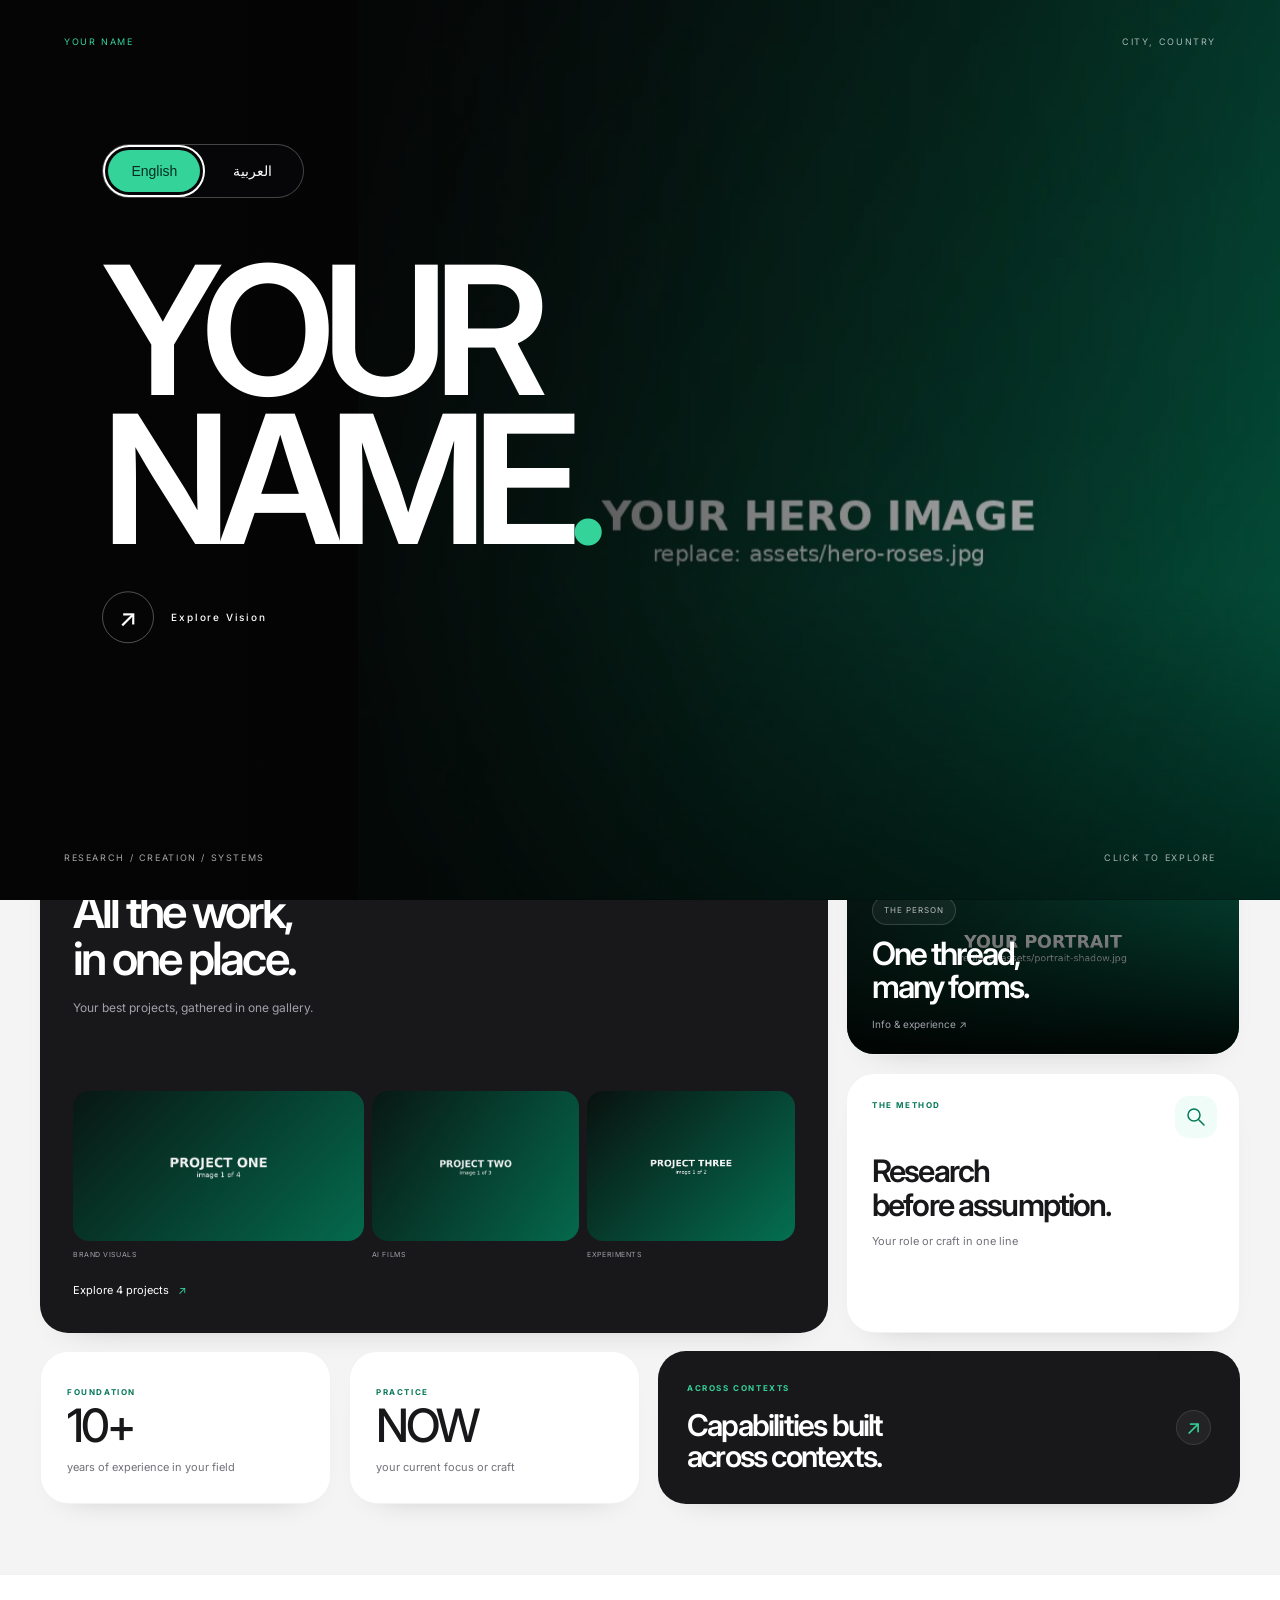
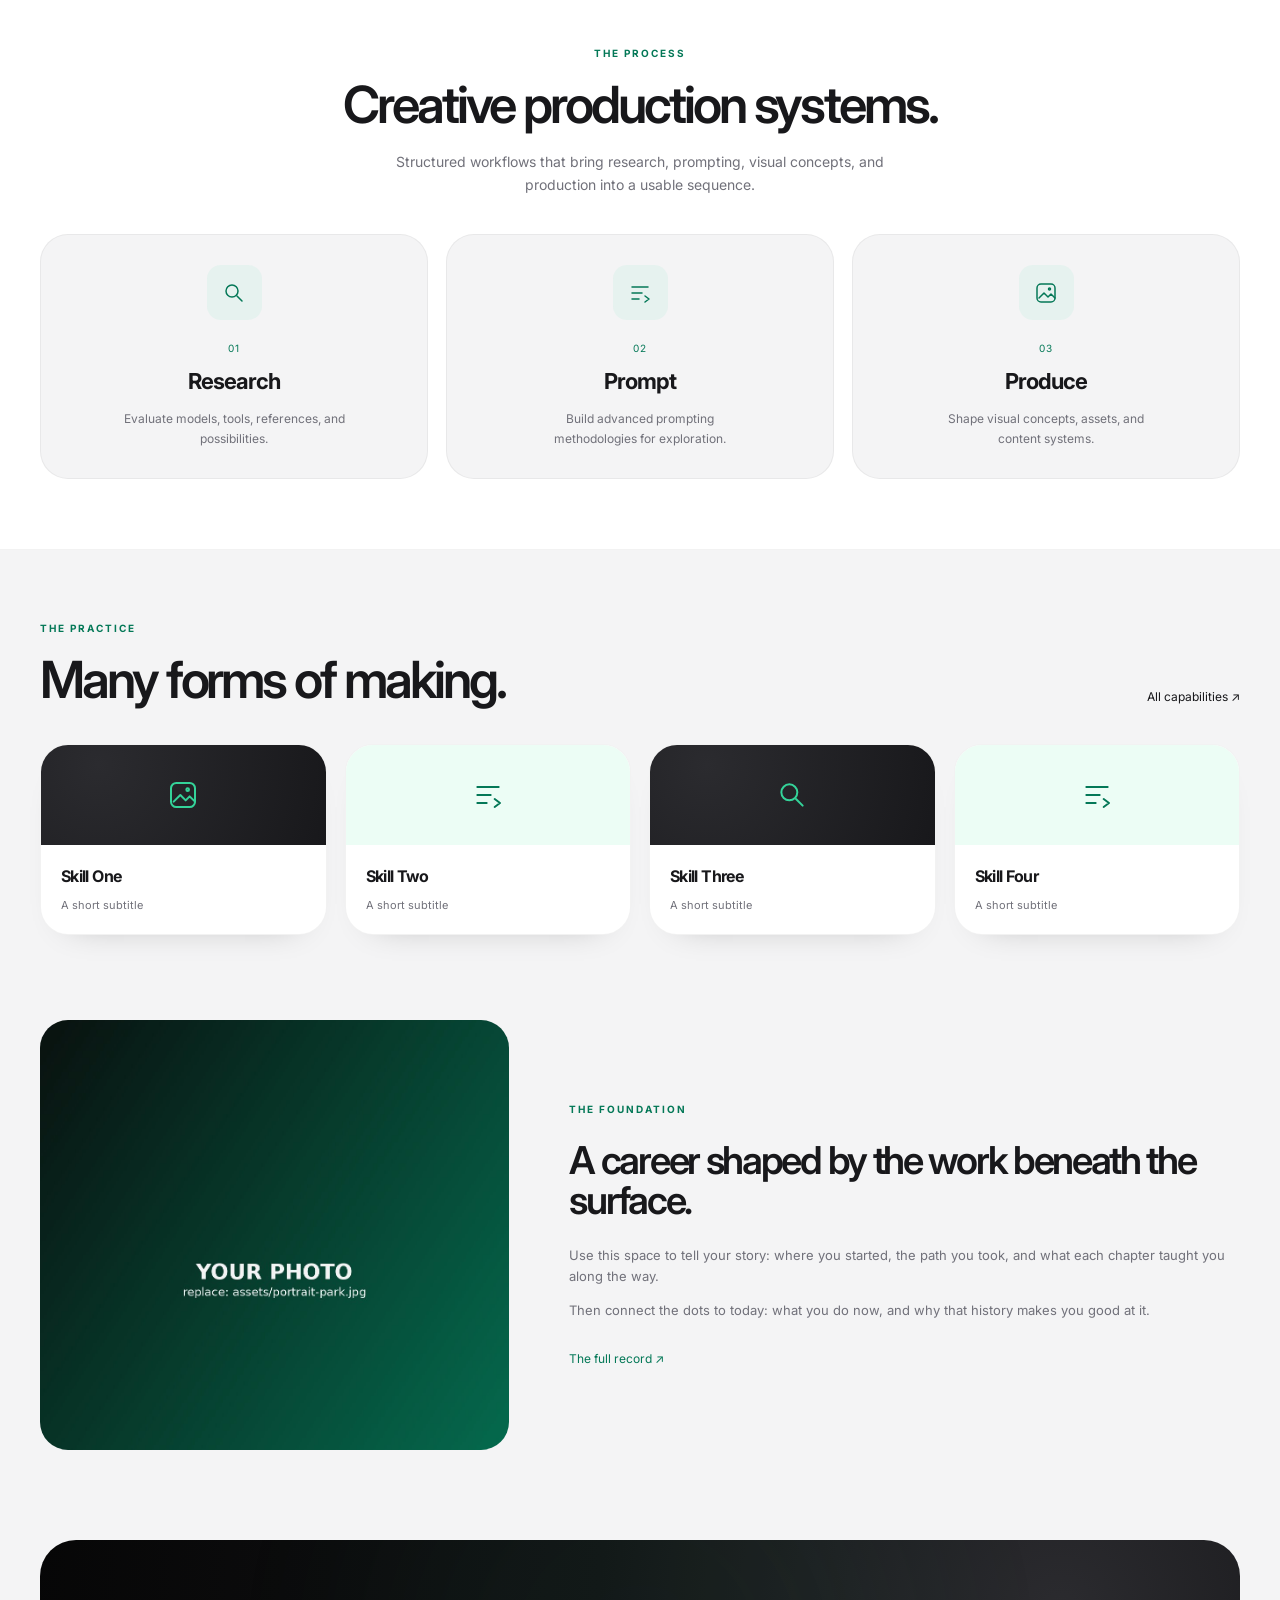
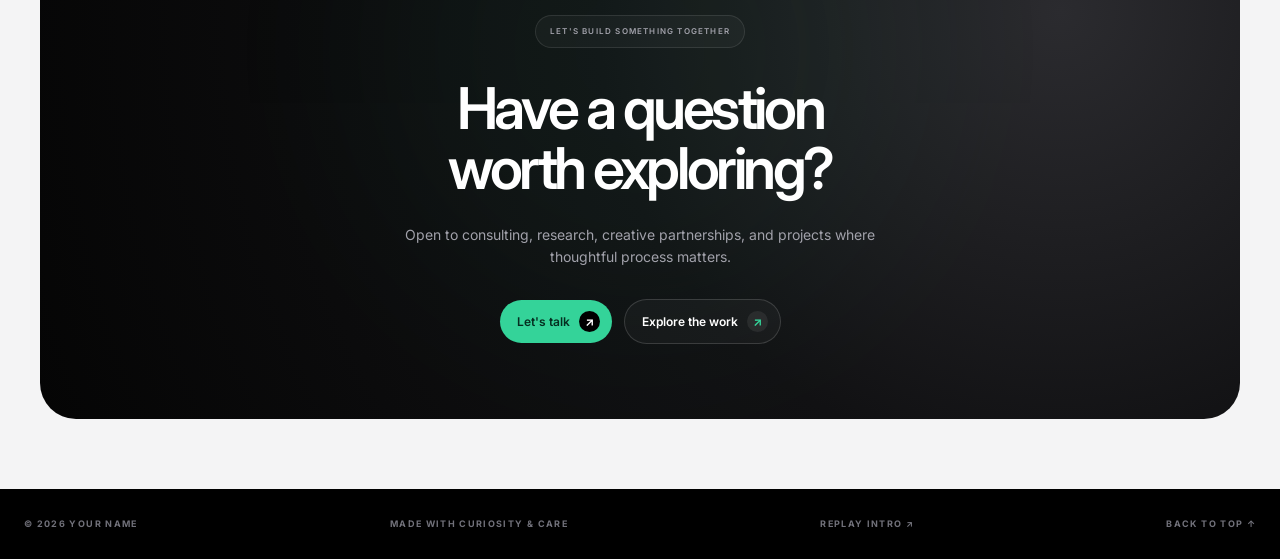
==== index.html @ d3fe8794 "Portfolio template: bilingual EN/AR static portfolio site" ====
<!DOCTYPE html>
<html lang="en"><head><meta charset="utf-8"/><meta content="width=device-width,initial-scale=1" name="viewport"/><meta content="Portfolio of Your Name — your role or craft, based in Your City." name="description"/><meta content="index, follow" name="robots"/><meta content="#000000" name="theme-color"/>
<!-- PERSONALIZE: replace every "your-username.github.io/portfolio-template" URL with your own GitHub Pages address -->
<link href="https://your-username.github.io/portfolio-template/" rel="canonical"/><meta content="https://your-username.github.io/portfolio-template/" property="og:url"/><meta content="https://your-username.github.io/portfolio-template/assets/og-image.jpg" property="og:image"/><link href="assets/favicon.png" rel="icon" type="image/png"/><meta content="website" property="og:type"/><meta content="Your Name — Portfolio" property="og:title"/><meta content="A short description of you and your work, shown in search results and link previews." property="og:description"/><meta content="summary" name="twitter:card"/><title>Your Name — Portfolio</title><link href="https://fonts.googleapis.com" rel="preconnect"/><link crossorigin="" href="https://fonts.gstatic.com" rel="preconnect"/><link href="https://fonts.googleapis.com/css2?family=Inter:wght@300;400;500;600;700&amp;display=swap" rel="stylesheet"/><link href="styles.css" rel="stylesheet"/>
<!-- PERSONALIZE: the structured data below — your name, email, city, role, and skills -->
<script type="application/ld+json">{"@context":"https://schema.org","@type":"Person","name":"Your Name","email":"mailto:you@example.com","address":{"@type":"PostalAddress","addressLocality":"Your City","addressCountry":"CC"},"jobTitle":"Your Role or Craft","knowsAbout":["Skill One","Skill Two","Skill Three"]}</script><link href="language.css" rel="stylesheet"/><link href="index.html" hreflang="en" rel="alternate"/><link href="index-ar.html" hreflang="ar" rel="alternate"/></head><body><a class="skip" href="#main">Skip to content</a><div class="grain"></div><header><nav><a class="logo" href="index.html">YN<span>·</span></a><div class="links"><a href="work.html">Work</a><a href="info.html">Info</a></div>
<!-- PERSONALIZE: your four social profile URLs -->
<div class="social-mini"><a aria-label="Facebook" href="#" rel="noopener noreferrer" target="_blank"><svg aria-hidden="true" focusable="false" viewbox="0 0 24 24"><path d="M14 21v-8h3l.5-4H14V7c0-1.1.3-2 2-2h2V1.4A26 26 0 0 0 15 1c-3 0-5 1.8-5 5v3H7v4h3v8z"></path></svg></a><a aria-label="Instagram" href="#" rel="noopener noreferrer" target="_blank"><svg aria-hidden="true" focusable="false" viewbox="0 0 24 24"><rect fill="none" height="18" rx="5" stroke="currentColor" stroke-width="2" width="18" x="3" y="3"></rect><circle cx="12" cy="12" fill="none" r="4" stroke="currentColor" stroke-width="2"></circle><circle cx="17.5" cy="6.5" r="1.2"></circle></svg></a><a aria-label="X" href="#" rel="noopener noreferrer" target="_blank"><svg aria-hidden="true" focusable="false" viewbox="0 0 24 24"><path d="M18.9 2H22l-6.8 7.8L23.2 22h-6.3L12 14.6 5.5 22H2.3l7.8-9L2 2h6.5l4.4 6.7L18.9 2zm-1.1 18h1.7L7.5 4H5.7z"></path></svg></a><a aria-label="TikTok" href="#" rel="noopener noreferrer" target="_blank"><svg aria-hidden="true" focusable="false" viewbox="0 0 24 24"><path d="M15 2h3c.3 2.4 1.6 3.9 4 4.2v3a8 8 0 0 1-4-1.2v7.6a6.4 6.4 0 1 1-5.5-6.3v3.2a3.2 3.2 0 1 0 2.5 3.1z"></path></svg></a></div><a aria-label="التبديل إلى العربية" class="language-link" dir="rtl" href="index-ar.html" lang="ar">العربية</a><a class="pill light" href="info.html#contact">Let’s talk <b>↗</b></a><button aria-expanded="false" aria-label="Open navigation" class="menu">☰</button></nav><div class="mobile-links"><a href="index.html">Home</a><a href="work.html">Work</a><a href="info.html">Info &amp; contact</a><a href="index-ar.html" lang="ar">العربية</a></div></header>
<!-- PERSONALIZE: the entry screen shows your name in two lines — keep the two spans short so the layout holds -->
<dialog aria-label="Enter Your Name portfolio" class="entry-screen" dir="ltr" lang="en"><img alt="" class="entry-image" fetchpriority="high" src="assets/hero-roses.jpg"/><div class="entry-shade"></div><div class="entry-top"><span>YOUR NAME</span><span>CITY, COUNTRY</span></div><button aria-label="Explore Vision" class="entry-button" type="button"><span class="entry-name"><span>YOUR</span><span>NAME<span class="entry-dot">.</span></span></span><span class="entry-action"><span aria-hidden="true" class="entry-circle">↗</span><span>Explore Vision</span></span></button><div class="entry-bottom"><span>RESEARCH / CREATION / SYSTEMS</span><span>CLICK TO EXPLORE</span></div><div aria-label="اختر اللغة / Choose language" class="entry-language" dir="ltr" role="group"><button aria-pressed="true" data-language="en" lang="en" type="button">English</button><button aria-pressed="false" data-language="ar" lang="ar" type="button">العربية</button></div></dialog><main class="home-page" id="main"><section class="home-hero dark-zone" id="top"><div class="home-glow"></div><div class="home-sticker sticker-left"><span class="sticker-icon"><svg aria-hidden="true" viewbox="0 0 24 24"><circle cx="10" cy="10" r="6"></circle><path d="m15 15 5 5"></path></svg></span><span>Visual<br/><b>research</b></span></div><div class="home-sticker sticker-right"><span class="sticker-icon"><svg aria-hidden="true" viewbox="0 0 24 24"><path d="M4 6h16M4 12h10M4 18h7m6-3 4 3-4 3"></path></svg></span><span>Creative<br/><b>systems</b></span></div><div class="home-hero-copy"><p class="home-eyebrow"><span></span>YOUR NAME / CITY, COUNTRY</p><h1>Where experience<br/>becomes a <i>system.</i></h1><p class="home-description">A short introduction about you: what you do, what you care about, and the kind of work you make. Two or three sentences are enough.</p><div class="home-actions"><a class="pill accent" href="work.html">See the work <b>↗</b></a><a class="pill home-secondary" href="info.html">Info &amp; contact <b>↗</b></a></div></div><p class="home-scroll">A CLOSER LOOK <span>↓</span></p></section>
<section aria-label="Portfolio at a glance" class="home-collection light-zone"><div class="home-bento"><a class="home-tile home-feature" href="work.html"><div class="home-tile-top"><span class="home-chip">SELECTED WORK</span><span aria-hidden="true" class="tile-arrow">↗</span></div><h2>All the work,<br/>in one place.</h2><p>Your best projects, gathered in one gallery.</p><div class="home-preview"><img alt="Project One preview" loading="lazy" src="assets/work/project-one/01.jpg"/><img alt="Project Two preview" loading="lazy" src="assets/work/project-two/01.jpg"/><img alt="Project Three preview" loading="lazy" src="assets/work/project-three/01.jpg"/><span>BRAND VISUALS</span><span>AI FILMS</span><span>EXPERIMENTS</span></div><span class="home-tile-link">Explore 4 projects <span aria-hidden="true">↗</span></span></a><a class="home-tile home-portrait" href="info.html"><img alt="Your portrait" loading="lazy" src="assets/portrait-shadow.jpg"/><div><span class="home-chip">THE PERSON</span><h2>One thread,<br/>many forms.</h2><span class="home-tile-link">Info &amp; experience ↗</span></div></a><div class="home-tile home-method"><span class="sticker-icon"><svg aria-hidden="true" viewbox="0 0 24 24"><circle cx="10" cy="10" r="6"></circle><path d="m15 15 5 5"></path></svg></span><p class="label dark">THE METHOD</p><h2>Research<br/>before assumption.</h2><p>Your role or craft in one line</p></div></div><div class="home-mini-grid"><div class="home-tile home-mini"><span class="label dark">FOUNDATION</span><strong>10+</strong><p>years of experience in your field</p></div><div class="home-tile home-mini"><span class="label dark">PRACTICE</span><strong>NOW</strong><p>your current focus or craft</p></div><a class="home-tile home-link-tile" href="info.html#expertise"><div><p class="label">ACROSS CONTEXTS</p><h2>Capabilities built<br/>across contexts.</h2></div><span aria-hidden="true" class="tile-arrow">↗</span></a></div></section>
<section class="home-process light-zone" id="method"><div class="home-section-heading"><p class="label dark">THE PROCESS</p><h2>Creative production systems.</h2><p>Structured workflows that bring research, prompting, visual concepts, and production into a usable sequence.</p></div><div class="home-process-grid"><article class="home-tile"><span class="sticker-icon"><svg aria-hidden="true" viewbox="0 0 24 24"><circle cx="10" cy="10" r="6"></circle><path d="m15 15 5 5"></path></svg></span><span class="process-number">01</span><h3>Research</h3><p>Evaluate models, tools, references, and possibilities.</p></article><article class="home-tile"><span class="sticker-icon"><svg aria-hidden="true" viewbox="0 0 24 24"><path d="M4 6h16M4 12h10M4 18h7m6-3 4 3-4 3"></path></svg></span><span class="process-number">02</span><h3>Prompt</h3><p>Build advanced prompting methodologies for exploration.</p></article><article class="home-tile"><span class="sticker-icon"><svg aria-hidden="true" viewbox="0 0 24 24"><rect height="18" rx="4" width="18" x="3" y="3"></rect><path d="m5 17 5-5 4 4 3-3 4 4"></path><circle cx="15.5" cy="8" r="1"></circle></svg></span><span class="process-number">03</span><h3>Produce</h3><p>Shape visual concepts, assets, and content systems.</p></article></div></section>
<section class="home-practice light-zone"><div class="home-section-heading practice-heading"><div><p class="label dark">THE PRACTICE</p><h2>Many forms of making.</h2></div><a href="info.html#expertise">All capabilities ↗</a></div><div class="practice-grid"><a class="home-tile practice-card" href="info.html#expertise"><div><svg aria-hidden="true" viewbox="0 0 24 24"><rect height="18" rx="4" width="18" x="3" y="3"></rect><path d="m5 17 5-5 4 4 3-3 4 4"></path><circle cx="15.5" cy="8" r="1"></circle></svg></div><h3>Skill One</h3><p>A short subtitle</p></a><a class="home-tile practice-card" href="info.html#expertise"><div><svg aria-hidden="true" viewbox="0 0 24 24"><path d="M4 6h16M4 12h10M4 18h7m6-3 4 3-4 3"></path></svg></div><h3>Skill Two</h3><p>A short subtitle</p></a><a class="home-tile practice-card" href="info.html#expertise"><div><svg aria-hidden="true" viewbox="0 0 24 24"><circle cx="10" cy="10" r="6"></circle><path d="m15 15 5 5"></path></svg></div><h3>Skill Three</h3><p>A short subtitle</p></a><a class="home-tile practice-card" href="info.html#expertise"><div><svg aria-hidden="true" viewbox="0 0 24 24"><path d="M4 6h16M4 12h10M4 18h7m6-3 4 3-4 3"></path></svg></div><h3>Skill Four</h3><p>A short subtitle</p></a></div></section>
<section class="home-identity light-zone"><div class="home-identity-image"><img alt="Your photo" loading="lazy" src="assets/portrait-park.jpg"/></div><div><p class="label dark">THE FOUNDATION</p><h2>A career shaped by the work beneath the surface.</h2><p>Use this space to tell your story: where you started, the path you took, and what each chapter taught you along the way.</p><p>Then connect the dots to today: what you do now, and why that history makes you good at it.</p><a class="home-text-link" href="info.html">The full record ↗</a></div></section>
<section class="home-contact-wrap light-zone"><div class="home-contact dark-zone"><div class="home-glow"></div><p class="home-eyebrow">LET'S BUILD SOMETHING TOGETHER</p><h2>Have a question<br/>worth exploring?</h2><p>Open to consulting, research, creative partnerships, and projects where thoughtful process matters.</p><div class="home-actions"><a class="pill accent" href="info.html#contact">Let's talk <b>↗</b></a><a class="pill home-secondary" href="work.html">Explore the work <b>↗</b></a></div></div></section></main><footer><span>© <span id="year"></span> YOUR NAME</span><span>MADE WITH CURIOSITY &amp; CARE</span><button class="replay-intro" type="button">REPLAY INTRO ↗</button><a href="#top">BACK TO TOP ↑</a></footer><script src="script.js"></script><script src="entry.js"></script></body></html>
---- styles.css ----
:root{--black:#000;--dark:#18181b;--light:#f4f4f5;--white:#fff;--sub:#a1a1aa;--muted:#71717a;--accent:#34d399;--border:rgba(255,255,255,.1);--font:Inter,Arial,sans-serif}*{box-sizing:border-box}html{scroll-behavior:smooth}body{margin:0;background:var(--black);font:400 15px/1.6 var(--font);color:var(--white)}a{color:inherit;text-decoration:none}.skip{position:fixed;top:-60px;left:16px;z-index:99;padding:10px;background:var(--accent);color:#000}.skip:focus{top:12px}.grain{position:fixed;inset:0;z-index:60;pointer-events:none;opacity:.15;background-image:url("data:image/svg+xml,%3Csvg viewBox='0 0 180 180' xmlns='http://www.w3.org/2000/svg'%3E%3Cfilter id='n'%3E%3CfeTurbulence type='fractalNoise' baseFrequency='.9' numOctaves='4' stitchTiles='stitch'/%3E%3C/filter%3E%3Crect width='100%25' height='100%25' filter='url(%23n)' opacity='.75'/%3E%3C/svg%3E");animation:grain .25s steps(2) infinite}@keyframes grain{50%{transform:translate(1%,1%)}}header{position:fixed;z-index:50;top:20px;left:50%;width:min(1200px,calc(100% - 32px));transform:translateX(-50%)}nav{height:62px;padding:0 10px 0 19px;border:1px solid var(--border);border-radius:999px;background:rgba(10,10,12,.6);backdrop-filter:blur(20px);display:flex;align-items:center;gap:25px;box-shadow:0 10px 40px #0004}.logo{font-size:21px;font-weight:700;letter-spacing:-.1em;margin-right:auto}.logo span{color:var(--accent)}.links{display:flex;gap:26px;font-size:12px;color:var(--sub)}.social-mini{display:flex;gap:9px}.social-mini a{width:23px;height:23px;border:1px solid var(--border);border-radius:50%;font-size:9px;display:grid;place-items:center}.pill{border-radius:999px;padding:11px 12px 11px 17px;display:inline-flex;align-items:center;gap:9px;font-size:12px;font-weight:600;transition:.3s cubic-bezier(.16,1,.3,1)}.pill b{width:21px;height:21px;border-radius:50%;display:grid;place-items:center;background:#000;color:#fff}.pill:hover{transform:scale(1.05)}.light{background:#fff;color:#000}.accent{background:var(--accent);color:#052e20}.glass{background:rgba(255,255,255,.05);border:1px solid var(--border);backdrop-filter:blur(12px);box-shadow:0 20px 50px #0005}.menu,.mobile-links{display:none}.hero{min-height:92vh;max-width:1600px;margin:16px auto;padding:126px clamp(24px,6vw,92px) 55px;border-radius:40px;position:relative;overflow:hidden;background:radial-gradient(circle at 70% 30%,#333 0,#0d0d0e 38%,#000 76%)}.hero-img{position:absolute;inset:0 0 0 auto;width:56%;height:100%;object-fit:cover;object-position:50% 27%;opacity:.82}.hero-shade{position:absolute;inset:0;background:linear-gradient(90deg,#070708 4%,rgba(7,7,8,.85) 38%,rgba(7,7,8,.1) 78%),linear-gradient(0deg,#070708 0%,transparent 45%)}.label{position:relative;margin:0 0 23px;font-size:10px;font-weight:700;letter-spacing:.2em;color:var(--accent)}.label.dark{color:#047857}.hero-copy{position:relative;max-width:720px;margin-top:18vh}.hero h1,h2{font-weight:600;letter-spacing:-.06em;line-height:1.05;margin:0}.hero h1{font-size:clamp(56px,7.7vw,124px)}.hero h1 i{font-style:normal;color:var(--accent)}.hero-copy>p{max-width:450px;margin:30px 0;color:var(--sub);font-size:16px}.hero-actions{display:flex;gap:10px}.hero-data{position:absolute;right:4%;bottom:42px;width:260px;border-radius:24px;padding:18px}.hero-data .status{font-size:9px;letter-spacing:.16em;color:var(--accent)}.hero-data div{padding-top:17px;margin-top:14px;border-top:1px solid var(--border);display:flex;justify-content:space-between;align-items:end}.hero-data strong{font-size:30px;letter-spacing:-.07em}.hero-data small{width:115px;color:var(--sub);font-size:10px;line-height:1.3}.ghost{position:absolute;right:29%;bottom:-15%;margin:0;font-size:clamp(140px,22vw,360px);font-weight:700;line-height:1;letter-spacing:-.11em;color:#ffffff08;pointer-events:none}.chapter{padding:160px max(32px,calc((100vw - 1400px)/2));position:relative}.light-zone{background:var(--light);color:#18181b}.dark-zone{background:radial-gradient(circle at 85% 15%,#2b2b2f 0,#111113 42%,#050505 100%)}h2{font-size:clamp(46px,6vw,88px)}.intro{display:grid;grid-template-columns:1.05fr .8fr;gap:9vw;overflow:hidden}.copy{font-size:18px;color:#52525b;padding-top:18px}.photo{margin:80px 0 0;grid-column:1;border-radius:32px;overflow:hidden;height:530px}.photo img,.timeline-photo img,.ai-pic img,.poster>img,.project-card img,.contact>img{width:100%;height:100%;display:block;object-fit:cover}.photo-park img{object-position:center 40%}.snapshot{align-self:end;margin:80px 0 0 -6vw;min-width:360px;padding:30px;border-radius:24px;background:#18181b;color:#fff;z-index:1}.glass-dark{box-shadow:0 25px 70px #0003}.snapshot p{display:grid;grid-template-columns:100px 1fr;padding:15px 0;margin:0;border-top:1px solid #ffffff16;font-size:13px}.snapshot b{color:var(--accent);font-size:10px;letter-spacing:.14em}.journey{overflow:hidden}.section-head{max-width:640px}.section-head>p:last-child{color:var(--sub);max-width:430px;margin-top:25px}.timeline{position:relative;margin-top:80px;max-width:920px}.timeline:before{content:"";position:absolute;left:90px;top:0;bottom:0;width:1px;background:linear-gradient(var(--accent),transparent)}.milestone{position:relative;padding:0 0 24px;margin-bottom:24px;border-bottom:1px solid var(--border)}.milestone summary{list-style:none;display:grid;grid-template-columns:150px 1fr 20px;align-items:center;gap:20px;cursor:pointer}.milestone summary::-webkit-details-marker{display:none}.milestone time{font-size:10px;font-weight:700;letter-spacing:.16em;color:var(--accent)}.milestone summary span{font-weight:600}.milestone summary i{font-weight:400;font-style:normal;color:var(--sub)}.milestone summary b{font-size:20px;font-weight:300;transition:.3s}.milestone[open] summary b{transform:rotate(45deg)}.milestone div{padding:19px 35px 0 170px;color:var(--sub);font-size:13px}.milestone em{display:block;margin-top:12px;color:#fff;font-size:10px;font-style:normal;letter-spacing:.08em}.timeline-photo{position:absolute;right:-3vw;top:220px;width:310px;height:420px;border-radius:32px;overflow:hidden;transform:rotate(4deg);box-shadow:0 25px 60px #0009}.transform{display:grid;grid-template-columns:.9fr 1.2fr;gap:7vw}.workflow{display:flex;flex-wrap:wrap;align-content:center;gap:10px}.workflow span,.workflow b{padding:10px 14px;border-radius:999px;background:#fff;border:1px solid #e4e4e7;font-size:12px;font-weight:500}.workflow b{border-color:#6ee7b7;background:#ecfdf5;color:#065f46}.workflow i{font-style:normal;color:#71717a}.portrait-strip{grid-column:1/-1;display:grid;grid-template-columns:1.15fr .85fr .85fr;gap:18px;margin-top:80px}.portrait-strip img{width:100%;height:380px;object-fit:cover;border-radius:32px;filter:saturate(.78)}.portrait-strip img:first-child{object-position:center 20%}.ai{display:grid;grid-template-columns:1fr 1fr;gap:6vw;overflow:hidden}.ai-intro{grid-column:1/-1;max-width:850px}.ai-intro>p:last-child{max-width:600px;color:var(--sub);margin-top:25px}.nodes{display:grid;grid-template-columns:1fr 1fr;gap:12px}.nodes article{border-radius:24px;padding:23px;min-height:180px}.nodes b{color:var(--accent);font-size:11px}.nodes h3{font-size:22px;margin:46px 0 7px;letter-spacing:-.05em}.nodes p{color:var(--sub);font-size:12px}.ai-pic{margin:0;height:420px;border-radius:32px;overflow:hidden}.skills h2{margin-bottom:70px}.skill-grid{display:grid;grid-template-columns:repeat(4,1fr);gap:10px}.skill-grid article{padding:20px;border-radius:24px;background:#fff;min-height:155px;display:flex;flex-direction:column;transition:.3s}.skill-grid article:hover{transform:translateY(-6px);box-shadow:0 16px 35px #0002}.skill-grid span{font-size:10px;color:#047857;letter-spacing:.12em}.skill-grid b{margin-top:auto;font-size:15px;letter-spacing:-.04em}.skill-grid i{height:4px;margin-top:14px;background:linear-gradient(90deg,var(--accent) 78%,#e4e4e7 78%);border-radius:8px}.projects{overflow:hidden}.project-grid{display:grid;grid-template-columns:1.2fr .8fr;gap:18px}.poster,.project-card{min-height:580px;border-radius:32px;overflow:hidden;position:relative}.poster>img{transition:1s}.poster:hover>img{transform:scale(1.05)}.poster .glass{position:absolute;left:22px;right:22px;bottom:22px;padding:24px;border-radius:24px}.poster span,.project-card span{font-size:10px;letter-spacing:.15em;color:var(--accent)}.poster h2{font-size:53px;margin:10px 0}.poster p{margin:0;color:var(--sub);max-width:520px;font-size:13px}.project-card{background:#242426}.project-card>img{height:46%;object-position:center 22%;transition:1s}.project-card:hover>img{transform:scale(1.05)}.project-card>div{padding:27px}.project-card h3{font-size:30px;letter-spacing:-.06em;margin:25px 0 11px}.project-card p{color:var(--sub);font-size:13px}.project-card .pill{margin-top:19px}.experience-grid{margin-top:65px;display:grid;grid-template-columns:repeat(4,1fr);gap:10px}.experience-grid article{min-height:210px;padding:20px;border-radius:24px;background:#fff;display:flex;flex-direction:column}.experience-grid span{font-size:10px;letter-spacing:.12em;color:#047857}.experience-grid b{font-size:15px;letter-spacing:-.03em;margin:auto 0 8px}.experience-grid p{color:#71717a;margin:0;font-size:12px}.toolbox{display:grid;grid-template-columns:.8fr 1.2fr;gap:7vw}.tool-list p{padding:18px 0;margin:0;border-top:1px solid var(--border);font-size:17px}.tool-list span{display:block;margin-bottom:8px;font-size:9px;letter-spacing:.16em;color:var(--accent)}.credentials{grid-column:1/-1;display:grid;grid-template-columns:repeat(3,1fr);gap:15px;margin-top:80px}.credentials div{padding:22px;border:1px solid var(--border);border-radius:24px;background:#ffffff06}.credentials span{display:block;font-size:10px;letter-spacing:.15em;color:var(--accent);margin-bottom:38px}.credentials b{display:block;font-size:16px;letter-spacing:-.04em}.credentials p{font-size:12px;color:var(--sub);margin-bottom:0}.contact{height:760px;max-width:1600px;margin:16px auto;position:relative;overflow:hidden;border-radius:40px}.contact>img{position:absolute;inset:0;object-position:center 22%}.contact-shade{position:absolute;inset:0;background:linear-gradient(90deg,#050505 15%,#000a 55%,transparent)}.contact-card{position:absolute;left:7%;top:50%;transform:translateY(-50%);width:min(590px,84%);padding:38px;border-radius:32px}.contact-card h2{font-size:clamp(38px,5vw,67px)}.contact-card>p:not(.label){color:var(--sub);max-width:430px}.socials{display:flex;flex-wrap:wrap;gap:16px;margin-top:35px}.socials a{color:var(--sub);font-size:12px;transition:.3s}.socials a:hover{color:var(--accent)}footer{padding:28px max(24px,calc((100vw - 1400px)/2));display:flex;justify-content:space-between;color:var(--muted);font-size:9px;font-weight:700;letter-spacing:.15em}.reveal{opacity:0;transform:translateY(20px);transition:opacity .8s cubic-bezier(.16,1,.3,1),transform .8s cubic-bezier(.16,1,.3,1)}.reveal.show{opacity:1;transform:none}@media(max-width:850px){header{top:12px}.links,.social-mini,nav>.pill{display:none}.menu{display:block;background:transparent;border:0;color:#fff;font-size:19px}.mobile-links{display:none;margin-top:8px;padding:15px 22px;border-radius:24px;background:#151517eF;border:1px solid var(--border);backdrop-filter:blur(20px)}.mobile-links.open{display:flex;flex-direction:column;gap:14px;font-size:13px}.hero{min-height:780px;margin:8px;border-radius:28px;padding:105px 24px 32px}.hero-img{width:100%;opacity:.62}.hero-shade{background:linear-gradient(90deg,#070708d9 0%,#07070866 90%),linear-gradient(0deg,#070708 3%,transparent 64%)}.hero-copy{margin-top:16vh}.hero h1{font-size:clamp(48px,13vw,76px)}.hero-data{right:20px;bottom:25px;width:230px}.ghost{right:0}.chapter{padding:92px 24px}.intro,.transform,.ai,.toolbox{grid-template-columns:1fr;gap:45px}.photo{grid-column:auto;margin:0;height:430px}.snapshot{margin:0;min-width:0}.timeline{margin-top:48px}.timeline:before{left:0}.milestone summary{grid-template-columns:1fr 20px;gap:12px}.milestone time{grid-column:1/-1}.milestone div{padding:16px 0 0;font-size:12px}.timeline-photo{display:none}.portrait-strip{grid-template-columns:1fr 1fr;margin-top:30px}.portrait-strip img{height:240px}.portrait-strip img:first-child{grid-column:1/-1}.nodes{grid-template-columns:1fr 1fr}.ai-pic{height:350px}.skill-grid,.experience-grid{grid-template-columns:1fr 1fr}.project-grid{grid-template-columns:1fr}.poster,.project-card{min-height:510px}.tool-list{grid-row:2}.credentials{grid-template-columns:1fr;margin-top:10px}.contact{height:690px;margin:8px;border-radius:28px}.contact>img{object-position:65% 25%}.contact-shade{background:linear-gradient(90deg,#050505ee 0%,#0006 100%)}.contact-card{left:8%;padding:25px}footer{gap:12px;flex-wrap:wrap;padding:25px 24px}}@media(prefers-reduced-motion:reduce){*{scroll-behavior:auto!important;transition:none!important;animation:none!important}.reveal{opacity:1;transform:none}}
/* SELECTED AI WORK */

.ai-work-header {
  max-width: 760px;
}

.ai-work-header > p:last-child {
  max-width: 520px;
  margin-top: 25px;
  color: #52525b;
  font-size: 16px;
}

.ai-work-group {
  margin-top: 100px;
}

.ai-work-group-head {
  display: grid;
  grid-template-columns: 70px 1fr;
  gap: 10px 25px;
  align-items: start;
  margin-bottom: 30px;
  padding-bottom: 20px;
  border-bottom: 1px solid #d4d4d8;
}

.ai-work-group-head span {
  grid-row: span 2;
  font-size: 10px;
  font-weight: 700;
  letter-spacing: .15em;
  color: #047857;
  padding-top: 8px;
}

.ai-work-group-head h3 {
  margin: 0;
  font-size: 30px;
  font-weight: 600;
  letter-spacing: -.05em;
}

.ai-work-group-head p {
  margin: 0;
  max-width: 520px;
  color: #71717a;
  font-size: 13px;
}


/* VIDEO GRID */

.video-grid {
  display: grid;
  grid-template-columns: repeat(2, 1fr);
  gap: 18px;
}

.video-grid video {
  width: 100%;
  aspect-ratio: 16 / 9;
  display: block;
  object-fit: cover;
  border-radius: 24px;
  background: #18181b;
}


/* IMAGE GRIDS */

.ai-image-grid {
  display: grid;
  gap: 16px;
}

.film-grid {
  grid-template-columns: repeat(3, 1fr);
}

.experiments-grid {
  grid-template-columns: repeat(5, 1fr);
}

.ai-image-grid img {
  width: 100%;
  height: 100%;
  display: block;
  object-fit: cover;
  border-radius: 20px;
  transition: transform .4s cubic-bezier(.16, 1, .3, 1);
}

.ai-image-grid img:hover {
  transform: scale(1.03);
}

.film-grid img {
  aspect-ratio: 16 / 10;
}

.experiments-grid img {
  aspect-ratio: 1 / 1;
}


/* MOBILE */

@media (max-width: 850px) {

  .ai-work-group {
    margin-top: 70px;
  }

  .ai-work-group-head {
    grid-template-columns: 1fr;
    gap: 8px;
  }

  .ai-work-group-head span {
    grid-row: auto;
    padding-top: 0;
  }

  .video-grid {
    grid-template-columns: 1fr;
  }

  .film-grid {
    grid-template-columns: 1fr 1fr;
  }

  .experiments-grid {
    grid-template-columns: 1fr 1fr;
  }

}

/* MULTI-PAGE */
.projects .section-head{margin-bottom:70px}
@media(max-width:850px){.projects .section-head{margin-bottom:48px}}

/* MOBILE HERO FIX: keep the data card clear of the intro copy */
@media(max-width:850px){.hero-data{position:static;width:auto;margin-top:36px}}


/* WORK GALLERY: one group per project */
.work-masonry{columns:3 280px;column-gap:16px}
.work-masonry>img,.work-masonry>video{width:100%;height:auto;display:block;margin:0 0 16px;break-inside:avoid;border-radius:20px;background:#18181b}
.work-masonry>img{transition:transform .4s cubic-bezier(.16,1,.3,1)}
.work-masonry>img:hover{transform:scale(1.02)}
@media(max-width:850px){.work-masonry{columns:2 140px;column-gap:10px}.work-masonry>img,.work-masonry>video{margin-bottom:10px;border-radius:14px}}

/* Round 2: shared social icons and combined expertise section */
.social-mini svg{width:12px;height:12px;fill:currentColor;display:block}
.expertise .skill-grid{grid-column:1/-1}
@media(max-width:850px){nav{gap:18px}.social-mini{display:flex;gap:9px}}

/* BENTO PROJECT GALLERY */
.work-intro{padding-top:175px;padding-bottom:0;text-align:center}
.work-intro h1{font-size:clamp(58px,7.7vw,112px);font-weight:600;line-height:1.02;letter-spacing:-.065em;margin:0}
.work-intro h1 span{color:var(--accent)}
.work-lead{color:var(--sub);margin:28px auto;max-width:560px;font-size:16px}
.work-index{display:flex;justify-content:space-between;gap:18px;border-top:1px solid var(--border);padding:24px 0;margin-top:85px;font-size:9px;letter-spacing:.16em;color:var(--sub)}
.bento-section{padding-top:54px;padding-bottom:70px;scroll-margin-top:90px}
.bento-heading{display:flex;align-items:center;justify-content:space-between;gap:20px;margin-bottom:27px}
.bento-heading .label{margin:0}.bento-heading>p:last-child{font-size:12px;color:#71717a;margin:0}
.bento-grid{display:grid;grid-auto-flow:dense;grid-template-columns:repeat(3,minmax(0,1fr));grid-auto-rows:310px;gap:18px}
.bento-card{position:relative;isolation:isolate;display:block;overflow:hidden;min-width:0;border-radius:28px;background:var(--dark);color:var(--white);border:1px solid #0001;box-shadow:0 15px 35px -24px #0008;transition:transform .45s cubic-bezier(.34,1.56,.64,1),box-shadow .4s;outline-offset:5px}
.bento-feature{grid-column:span 2;grid-row:span 2}.bento-wide{grid-column:span 2}
.bento-card>img{width:100%;height:100%;display:block;object-fit:cover;transition:transform .7s cubic-bezier(.16,1,.3,1)}
.bento-scrim{position:absolute;inset:0;background:linear-gradient(180deg,#0005 0%,transparent 35%,#0004 60%,#000e 100%);pointer-events:none}
.bento-type{position:absolute;top:22px;left:22px;background:#1010128c;backdrop-filter:blur(12px);border:1px solid var(--border);border-radius:999px;padding:7px 12px;font-size:10px;letter-spacing:.04em}
.bento-open{position:absolute;top:22px;right:22px;width:34px;height:34px;border-radius:50%;background:#1010128c;border:1px solid #fff4;backdrop-filter:blur(12px);display:grid;place-items:center;font-size:15px}
.bento-caption{position:absolute;left:24px;right:24px;bottom:22px}.bento-caption>span{font-size:9px;letter-spacing:.14em;color:#ffffffb3}.bento-caption h2{font-size:32px;letter-spacing:-.05em;margin:7px 0 9px;line-height:1.05}.bento-feature h2{font-size:clamp(42px,5vw,70px)}.bento-caption p{margin:0;font-size:11px;color:#ffffffb3}.bento-caption p span{color:var(--accent);margin-left:6px}
.bento-card:focus-visible{outline:3px solid #047857}.bento-card[aria-busy=true] .bento-open{animation:gallery-pulse .7s infinite alternate}
@media(hover:hover) and (prefers-reduced-motion:no-preference){.bento-card:hover{transform:translateY(-6px) rotate(-.6deg);box-shadow:0 25px 45px -22px #0006;z-index:2}.bento-card:hover>img{transform:scale(1.035)}}
.gallery-end{display:flex;align-items:center;justify-content:space-between;border-top:1px solid #d4d4d8;margin-top:50px;padding-top:30px}.gallery-end p{font-size:22px;letter-spacing:-.04em;margin:0}
.viewer-open{overflow:hidden}.project-viewer{padding:28px;width:min(1150px,calc(100vw - 40px));max-height:calc(100dvh - 40px);border:1px solid var(--border);border-radius:28px;background:#111113;color:var(--white);box-shadow:0 25px 90px #0009;overscroll-behavior:contain}.project-viewer::backdrop{background:#000d;backdrop-filter:blur(12px)}.project-viewer[open]{animation:viewer-in .25s ease-out}.viewer-head{display:flex;align-items:center;justify-content:space-between;gap:20px}.viewer-head .label{margin-bottom:8px}.viewer-head h2{font-size:32px;letter-spacing:-.05em}.viewer-close,.viewer-toolbar button{font:inherit;color:#fff;background:#ffffff0d;border:1px solid #ffffff26;border-radius:50%;width:44px;height:44px;cursor:pointer;flex-shrink:0}.viewer-close:hover,.viewer-toolbar button:not(:disabled):hover{border-color:var(--accent);color:var(--accent)}#viewer-description{font-size:12px;color:var(--sub);max-width:760px;margin:16px 0 22px}.viewer-stage{position:relative;min-height:220px;background:#000;border-radius:18px;overflow:hidden}.viewer-media{display:flex;align-items:center;justify-content:center;min-height:220px}.viewer-media img,.viewer-media video{display:block;width:100%;height:min(60vh,650px);object-fit:contain}.viewer-loading{position:absolute;top:50%;left:50%;transform:translate(-50%,-50%);z-index:1;color:var(--accent);font-size:12px;pointer-events:none;display:none}.viewer-stage[aria-busy=true] .viewer-loading{display:block;animation:gallery-pulse .8s infinite alternate}.viewer-stage[aria-busy=true] .viewer-media{opacity:.25}.viewer-error{font-size:13px;color:var(--sub);padding:0 20px 20px}.viewer-error a{color:var(--accent)}.viewer-toolbar{display:flex;align-items:center;justify-content:center;gap:24px;margin-top:18px}.viewer-count{font-size:11px;letter-spacing:.15em;min-width:70px;text-align:center;color:var(--sub)}.viewer-toolbar button:disabled{opacity:.25;cursor:default}.project-viewer button:focus-visible{outline:2px solid var(--accent);outline-offset:3px}
@keyframes gallery-pulse{to{opacity:.35}}@keyframes viewer-in{from{opacity:0;transform:translateY(12px)}to{opacity:1;transform:none}}
@media(max-width:850px){.work-intro{padding-top:135px;padding-bottom:0}.work-intro h1{font-size:clamp(48px,9vw,76px)}.work-lead{font-size:14px}.work-index{margin-top:56px;font-size:8px;gap:12px}.work-index span:last-child{display:none}.bento-section{padding-top:30px;padding-bottom:45px}.bento-heading{align-items:flex-start;flex-direction:column;gap:10px}.bento-grid{grid-template-columns:repeat(2,minmax(0,1fr));grid-auto-rows:290px;gap:14px}.bento-feature{grid-row:span 1}.bento-wide{grid-column:span 2}.bento-caption h2{font-size:28px}.bento-feature h2{font-size:42px}.gallery-end p{font-size:19px}}
@media(max-width:540px){.bento-grid{grid-template-columns:1fr;grid-auto-rows:340px}.bento-feature,.bento-wide{grid-column:auto;grid-row:auto}.bento-feature{min-height:400px;grid-row:span 1}.bento-grid{grid-auto-rows:auto}.bento-card{height:340px}.bento-feature{height:400px}.bento-caption h2{font-size:34px}.bento-type{top:20px;left:20px}.project-viewer{padding:18px;width:calc(100vw - 16px);max-height:calc(100dvh - 16px);border-radius:24px}.viewer-head h2{font-size:27px}.viewer-head .label{font-size:9px}.viewer-media img,.viewer-media video{height:48vh}.viewer-close{width:42px;height:42px}.gallery-end{gap:15px}.gallery-end .pill{white-space:nowrap}.work-index{letter-spacing:.12em}}
@media(prefers-reduced-motion:reduce){.project-viewer[open],.viewer-loading,.bento-card[aria-busy=true] .bento-open{animation:none}}

/* HOME: image-led entry, centered hero and portfolio bento */
.entry-open{overflow:hidden}.entry-screen{position:fixed;inset:0;width:100%;height:100%;max-width:none;max-height:none;margin:0;padding:0;border:0;background:var(--black);color:#fff;overflow:hidden;isolation:isolate}.entry-screen::backdrop{background:#000}.entry-image{position:absolute;right:0;top:0;width:72%;height:100%;object-fit:cover;object-position:center 35%;opacity:.85;animation:entry-image-in 1.6s cubic-bezier(.16,1,.3,1) both}.entry-shade{position:absolute;inset:0;background:linear-gradient(90deg,#050505 0%,#050505e6 22%,#05050566 58%,#0001),linear-gradient(0deg,#0008,transparent 35%)}.entry-top,.entry-bottom{position:absolute;left:5%;right:5%;display:flex;justify-content:space-between;gap:20px;font-size:9px;letter-spacing:.18em;color:#ffffffa6}.entry-top{top:35px}.entry-bottom{bottom:35px}.entry-top span:first-child{color:var(--accent)}.entry-button{position:absolute;top:50%;left:8%;transform:translate(var(--entry-x,0px),calc(-50% + var(--entry-y,0px)));text-align:left;background:none;color:#fff;border:0;padding:0;cursor:pointer;transition:transform .8s cubic-bezier(.16,1,.3,1);font-family:var(--font)}.entry-name{display:flex;flex-direction:column;font-size:clamp(88px,14vw,220px);font-weight:600;letter-spacing:-.075em;line-height:.83}.entry-name>span{display:block;animation:entry-type-in 1.1s cubic-bezier(.16,1,.3,1) both}.entry-name>span:last-child{animation-delay:.08s}.entry-dot{color:var(--accent)}.entry-action{display:flex;align-items:center;gap:17px;margin-top:38px;font-size:10px;font-weight:500;letter-spacing:.18em}.entry-circle{display:grid;place-items:center;width:52px;height:52px;border:1px solid #ffffff4d;border-radius:50%;font-size:24px;letter-spacing:0;transition:.45s cubic-bezier(.34,1.56,.64,1);animation:entry-breathe 3s ease-in-out infinite}.entry-button:hover .entry-circle,.entry-button:focus-visible .entry-circle{background:var(--accent);color:#000;border-color:var(--accent);transform:rotate(45deg);animation:none}.entry-button:focus-visible{outline:none}.entry-button:focus-visible .entry-circle{outline:2px solid var(--accent);outline-offset:5px}.entry-leaving{animation:entry-away .65s cubic-bezier(.76,0,.24,1) forwards}.entry-leaving .entry-image{animation:none;transform:scale(1.04);transition:.65s}.entry-leaving .entry-button{opacity:0;transition:opacity .3s}
.home-hero{position:relative;overflow:hidden;text-align:center;padding:175px 24px 50px;min-height:740px;display:flex;flex-direction:column;justify-content:center;align-items:center}.home-hero-copy{max-width:1000px;position:relative;z-index:1}.home-eyebrow{display:inline-flex;align-items:center;gap:9px;font-size:9px;font-weight:600;letter-spacing:.15em;background:#ffffff08;border:1px solid var(--border);border-radius:999px;padding:9px 14px;color:var(--sub);margin:0 0 30px}.home-eyebrow>span{width:5px;height:5px;border-radius:50%;background:var(--accent)}.home-hero h1{font-size:clamp(54px,6.7vw,98px);font-weight:600;line-height:1.04;letter-spacing:-.065em;margin:0}.home-hero h1 i{position:relative;font-style:normal;white-space:nowrap}.home-hero h1 i:after{content:"";position:absolute;bottom:.05em;left:0;right:0;height:.13em;border-radius:4px;background:var(--accent);z-index:-1;transform:rotate(-1.5deg);opacity:.8}.home-description{font-size:16px;color:var(--sub);max-width:540px;margin:28px auto 30px}.home-actions{display:flex;align-items:center;justify-content:center;gap:12px;flex-wrap:wrap}.home-secondary{border:1px solid #ffffff26;color:#fff;background:#ffffff08}.home-secondary b{background:#ffffff12;color:var(--accent)}.home-glow{position:absolute;width:550px;height:550px;left:50%;top:0;transform:translate(-50%,-30%);border-radius:50%;background:var(--accent);opacity:.045;filter:blur(100px);pointer-events:none}.home-sticker{position:absolute;display:flex;align-items:center;gap:12px;padding:17px 20px;background:#1c1c1f;border:1px solid #ffffff1a;border-radius:20px;box-shadow:0 18px 45px #0004;font-size:11px;line-height:1.4;color:var(--sub);z-index:2;pointer-events:none}.home-sticker b{font-weight:500;color:#fff}.sticker-left{left:5%;top:255px;transform:rotate(-7deg)}.sticker-right{right:4%;top:390px;transform:rotate(6deg)}.sticker-icon{display:grid;place-items:center;flex-shrink:0;background:#34d39912;color:var(--accent);border-radius:14px;width:42px;height:42px}.sticker-icon svg,.practice-card svg{width:24px;height:24px;fill:none;stroke:currentColor;stroke-width:1.5;stroke-linecap:round;stroke-linejoin:round}.home-scroll{font-size:8px;letter-spacing:.18em;color:var(--muted);margin:55px 0 0}.home-scroll span{margin-left:12px;color:var(--accent)}
.home-collection,.home-process,.home-practice,.home-identity,.home-contact-wrap{padding:70px max(24px,calc((100vw - 1200px)/2))}.home-collection{padding-top:55px}.home-bento{display:grid;grid-template-columns:2fr 1fr;grid-template-rows:260px 260px;gap:18px}.home-tile{border:1px solid #0000000d;border-radius:28px;overflow:hidden;background:#fff;box-shadow:0 16px 35px -30px #0005}.home-feature{grid-row:span 2;padding:32px;display:flex;flex-direction:column;background:var(--dark);color:#fff}.home-tile-top{display:flex;justify-content:space-between;align-items:center;margin-bottom:25px}.home-chip{display:inline-block;font-size:8px;letter-spacing:.12em;padding:7px 11px;border-radius:999px;background:#ffffff0d;border:1px solid #ffffff26;color:#ffffffb3}.tile-arrow{display:grid;place-items:center;border-radius:50%;width:35px;height:35px;background:#ffffff0d;color:var(--accent);border:1px solid var(--border);font-size:20px;flex-shrink:0}.home-feature h2{font-size:46px;line-height:1.03}.home-feature>p{font-size:12px;max-width:360px;color:var(--sub);margin:15px 0 22px}.home-preview{display:grid;grid-template-columns:1.4fr 1fr 1fr;gap:8px;margin-top:auto}.home-preview img{width:100%;height:150px;object-fit:cover;border-radius:16px}.home-preview>span{font-size:7px;letter-spacing:.08em;color:var(--sub)}.home-tile-link{display:block;margin-top:22px;font-size:11px}.home-feature .home-tile-link>span{color:var(--accent);margin-left:6px}.home-portrait{position:relative;color:#fff}.home-portrait>img{width:100%;height:100%;object-fit:cover;object-position:50% 35%;transition:transform .6s}.home-portrait:after{content:"";position:absolute;inset:0;background:linear-gradient(0deg,#000e,transparent 95%)}.home-portrait>div{position:absolute;left:25px;bottom:22px;z-index:1}.home-portrait .home-chip{margin-bottom:12px}.home-portrait h2{font-size:32px}.home-portrait .home-tile-link{margin-top:12px;font-size:10px;color:var(--sub)}.home-method{position:relative;padding:25px}.home-method>.sticker-icon{position:absolute;right:22px;top:22px;color:#047857}.home-method .label{font-size:8px;margin:0 0 42px}.home-method h2{font-size:31px;line-height:1.1}.home-method>p:last-child{color:#71717a;font-size:11px;margin-bottom:0}.home-mini-grid{display:grid;grid-template-columns:1fr 1fr 2fr;gap:18px;margin-top:18px}.home-mini{padding:26px}.home-mini .label{font-size:8px;margin:0 0 22px}.home-mini strong{display:block;font-size:46px;font-weight:500;letter-spacing:-.065em;line-height:1}.home-mini>p:last-child{font-size:11px;color:#71717a;max-width:170px;margin-bottom:0}.home-link-tile{padding:28px;background:var(--dark);color:#fff;display:flex;align-items:center;justify-content:space-between;gap:20px}.home-link-tile .label{font-size:8px;margin:0 0 15px}.home-link-tile h2{font-size:30px}
.home-process{background:#fff;border-block:1px solid #0000000d}.home-section-heading{max-width:650px;text-align:center;margin:0 auto 38px}.home-section-heading .label{margin-bottom:17px}.home-section-heading h2{font-size:clamp(36px,4vw,54px)}.home-section-heading>p:last-child{font-size:14px;color:#71717a;max-width:490px;margin:20px auto 0}.home-process-grid{display:grid;grid-template-columns:repeat(3,1fr);gap:18px}.home-process-grid article{background:var(--light);padding:30px;text-align:center;box-shadow:none}.home-process-grid .sticker-icon{margin:0 auto 20px;color:#047857;width:55px;height:55px}.process-number{display:block;font-size:10px;letter-spacing:.15em;color:#047857}.home-process-grid h3{font-size:22px;letter-spacing:-.04em;margin:8px 0 10px}.home-process-grid p{font-size:12px;color:#71717a;max-width:230px;margin:0 auto}.practice-heading{max-width:none;text-align:left;display:flex;align-items:flex-end;justify-content:space-between;gap:25px}.practice-heading>a{font-size:12px;white-space:nowrap}.practice-grid{display:grid;grid-template-columns:repeat(4,1fr);gap:18px}.practice-card{padding:0 20px 20px}.practice-card>div{margin:0 -20px 22px;height:100px;background:radial-gradient(circle at 20% 20%,#2b2b2f,#18181b);display:grid;place-items:center;color:var(--accent)}.practice-card:nth-child(even)>div{background:#ecfdf5;color:#047857}.practice-card svg{width:32px;height:32px}.practice-card h3{font-size:16px;line-height:1.2;letter-spacing:-.04em;margin:0 0 10px}.practice-card p{font-size:11px;color:#71717a;margin:0}.home-identity{padding-top:15px;display:grid;grid-template-columns:.7fr 1fr;gap:60px;align-items:center}.home-identity-image{height:430px;overflow:hidden;border-radius:28px}.home-identity-image img{width:100%;height:100%;object-fit:cover;object-position:center 35%}.home-identity h2{font-size:clamp(32px,3vw,44px);margin-bottom:25px}.home-identity p:not(.label){font-size:13px;color:#71717a}.home-text-link{display:inline-block;font-size:12px;margin-top:15px;color:#047857}.home-contact-wrap{padding-top:20px}.home-contact{position:relative;color:var(--white);text-align:center;padding:75px 30px;border-radius:36px;overflow:hidden}.home-contact>*:not(.home-glow){position:relative}.home-contact h2{font-size:clamp(40px,4.5vw,68px)}.home-contact>p:not(.home-eyebrow){color:var(--sub);font-size:14px;max-width:480px;margin:25px auto 30px}.home-contact .home-eyebrow{font-size:8px}.replay-intro{border:0;padding:0;background:none;font:inherit;color:inherit;letter-spacing:inherit;cursor:pointer}.replay-intro:hover{color:var(--accent)}
@media(hover:hover) and (prefers-reduced-motion:no-preference){a.home-tile{transition:transform .4s cubic-bezier(.34,1.56,.64,1),box-shadow .4s}a.home-tile:hover{transform:translateY(-6px) rotate(-.5deg);box-shadow:0 25px 45px -25px #0004}.home-portrait:hover img{transform:scale(1.03)}}a.home-tile:focus-visible{outline:2px solid #047857;outline-offset:4px}
@keyframes entry-image-in{from{transform:scale(1.08);opacity:.2}to{transform:scale(1);opacity:.85}}@keyframes entry-type-in{from{transform:translateY(35px);opacity:0}to{transform:none;opacity:1}}@keyframes entry-breathe{50%{box-shadow:0 0 0 9px #ffffff08}}@keyframes entry-away{to{opacity:0;transform:translateY(-4%)}}
@media(max-width:1200px){.home-sticker{display:none}.home-collection,.home-process,.home-practice,.home-identity,.home-contact-wrap{padding-left:32px;padding-right:32px}.home-bento{grid-template-columns:1.6fr 1fr}}
@media(max-width:850px){.home-hero{padding-top:140px;min-height:680px}.home-hero h1{font-size:clamp(46px,8vw,70px)}.home-description{font-size:14px;max-width:460px}.home-bento{grid-template-columns:1fr 1fr;grid-template-rows:auto auto}.home-feature{grid-column:1/-1;grid-row:auto}.home-feature h2{font-size:42px}.home-feature>p{max-width:420px}.home-preview img{height:180px}.home-portrait,.home-method{min-height:280px}.home-mini-grid{grid-template-columns:1fr 1fr}.home-link-tile{grid-column:1/-1;min-height:170px}.home-process-grid{gap:12px}.home-process-grid article{padding:22px 15px}.practice-grid{grid-template-columns:1fr 1fr}.home-identity{grid-template-columns:.8fr 1fr;gap:30px}.home-identity-image{height:430px}.home-identity h2{font-size:32px}.entry-name{font-size:clamp(100px,19vw,170px)}}
@media(max-width:540px){.entry-image{width:100%;object-position:58% 30%;opacity:.8}.entry-shade{background:linear-gradient(0deg,#000d 0%,#0008 40%,#0001 85%)}.entry-button{left:9%;top:auto;bottom:16%;transform:translate(var(--entry-x,0px),var(--entry-y,0px))}.entry-name{font-size:clamp(88px,27vw,145px)}.entry-action{margin-top:28px;gap:14px;font-size:8px}.entry-circle{width:44px;height:44px;font-size:21px}.entry-top{top:25px;left:8%;right:8%;font-size:7px;letter-spacing:.12em}.entry-bottom{bottom:25px;left:8%;right:8%;font-size:6px;letter-spacing:.08em}.entry-bottom span:last-child{display:none}.home-hero{min-height:655px;padding:130px 24px 40px}.home-eyebrow{font-size:7px;padding:9px 11px;margin-bottom:25px}.home-hero h1{font-size:clamp(40px,10.8vw,56px)}.home-description{font-size:13px;margin:25px auto;max-width:325px}.home-actions{gap:8px}.home-actions .pill{font-size:11px}.home-scroll{margin-top:48px}.home-collection,.home-process,.home-practice,.home-identity,.home-contact-wrap{padding:42px 24px}.home-bento{grid-template-columns:1fr;gap:14px}.home-feature{grid-column:auto;padding:24px}.home-feature h2{font-size:39px}.home-feature>p{font-size:12px}.home-preview{gap:6px}.home-preview img{height:115px;border-radius:12px}.home-preview>span{font-size:5px;letter-spacing:.05em}.home-portrait{height:310px}.home-portrait>img{object-position:50% 34%}.home-portrait h2{font-size:36px}.home-method{min-height:235px;padding:26px}.home-method h2{font-size:34px}.home-mini-grid{gap:14px;margin-top:14px}.home-mini{padding:21px}.home-mini strong{font-size:42px}.home-mini>p:last-child{font-size:10px}.home-link-tile{padding:25px}.home-link-tile h2{font-size:29px}.home-process-grid{grid-template-columns:1fr;gap:14px}.home-process-grid article{padding:30px}.home-process-grid p{max-width:250px}.home-section-heading h2{font-size:36px}.home-section-heading>p:last-child{font-size:13px}.practice-heading{align-items:flex-start;flex-direction:column;gap:20px}.practice-grid{gap:12px}.practice-card{padding:0 17px 20px}.practice-card>div{margin:0 -17px 20px}.practice-card h3{font-size:15px}.practice-card p{font-size:10px}.home-identity{grid-template-columns:1fr;gap:30px;padding-top:10px}.home-identity-image{height:340px}.home-identity h2{font-size:36px}.home-identity .label{margin-bottom:20px}.home-contact-wrap{padding-top:0}.home-contact{padding:50px 22px;border-radius:28px}.home-contact h2{font-size:38px}.home-contact>p:not(.home-eyebrow){font-size:12px}.home-contact .home-eyebrow{font-size:6px;letter-spacing:.1em}}
@media(prefers-reduced-motion:reduce){.entry-screen,.entry-image,.entry-name>span,.entry-circle{animation:none!important}.entry-leaving{opacity:0}.entry-button{transform:translate(0,-50%)}.entry-image{opacity:.85}@media(max-width:540px){.entry-button{transform:none}}}

.replay-intro{display:none}.intro-ready .replay-intro{display:inline-block}
---- language.css ----
@font-face{font-family:'IBM Plex Sans Arabic';font-weight:400;font-display:swap;src:url('assets/fonts/ibm-plex-arabic-400.ttf')}
@font-face{font-family:'IBM Plex Sans Arabic';font-weight:600;font-display:swap;src:url('assets/fonts/ibm-plex-arabic-600.ttf')}
/* Language controls shared by both editions. */
.language-link{font:500 12px/1.4 Arial,sans-serif;border:1px solid #ffffff40;padding:7px 10px;border-radius:999px;white-space:nowrap;color:#fff;flex-shrink:0}
.language-link:hover,.language-link:focus-visible{border-color:var(--accent);color:var(--accent)}
.entry-language{position:absolute;z-index:4;inset-inline-start:8%;top:16%;display:flex;gap:6px;padding:5px;border:1px solid #ffffff40;border-radius:999px;background:#08080baa;backdrop-filter:blur(14px)}
.entry-language button{font:500 14px/1.5 Arial,sans-serif;min-width:92px;min-height:42px;padding:8px 17px;border:0;border-radius:999px;color:#fff;background:transparent;cursor:pointer}
.entry-language button[aria-pressed=true]{background:var(--accent);color:#052e20}
.entry-language button:focus-visible{outline:2px solid #fff;outline-offset:3px}
.entry-screen[dir=rtl] .entry-button{left:auto;right:8%;text-align:right}
.entry-screen[dir=rtl] .entry-name{font-family:'IBM Plex Sans Arabic',Tahoma,Arial,sans-serif;letter-spacing:0;line-height:1.1;font-size:clamp(88px,12vw,180px)}
.entry-screen[dir=rtl] .entry-top,.entry-screen[dir=rtl] .entry-bottom,.entry-screen[dir=rtl] .entry-action{font-family:'IBM Plex Sans Arabic',Tahoma,Arial,sans-serif;letter-spacing:0}
.entry-screen[dir=rtl] .entry-image{right:auto;left:0}
.entry-screen[dir=rtl] .entry-shade{background:linear-gradient(270deg,#050505 0%,#050505e6 22%,#05050566 58%,#0001),linear-gradient(0deg,#0008,transparent 35%)}
.entry-screen[dir=rtl] .entry-top,.entry-screen[dir=rtl] .entry-bottom{font-size:12px}
.entry-screen[dir=rtl] .entry-action{font-size:17px}
@media(max-width:850px){nav{gap:12px}.language-link{font-size:11px;padding:7px 9px}}
@media(max-width:540px){.entry-language{inset-inline-start:8%;top:13%}.entry-language button{min-width:85px;font-size:13px}.entry-screen[dir=rtl] .entry-button{right:9%;left:auto}.entry-screen[dir=rtl] .entry-name{font-size:clamp(82px,24vw,130px)}.entry-screen[dir=rtl] .entry-shade{background:linear-gradient(0deg,#000e 0%,#0009 45%,#0002 85%)}.entry-screen[dir=rtl] .entry-top,.entry-screen[dir=rtl] .entry-bottom{font-size:10px}.entry-screen[dir=rtl] .entry-action{font-size:15px}}
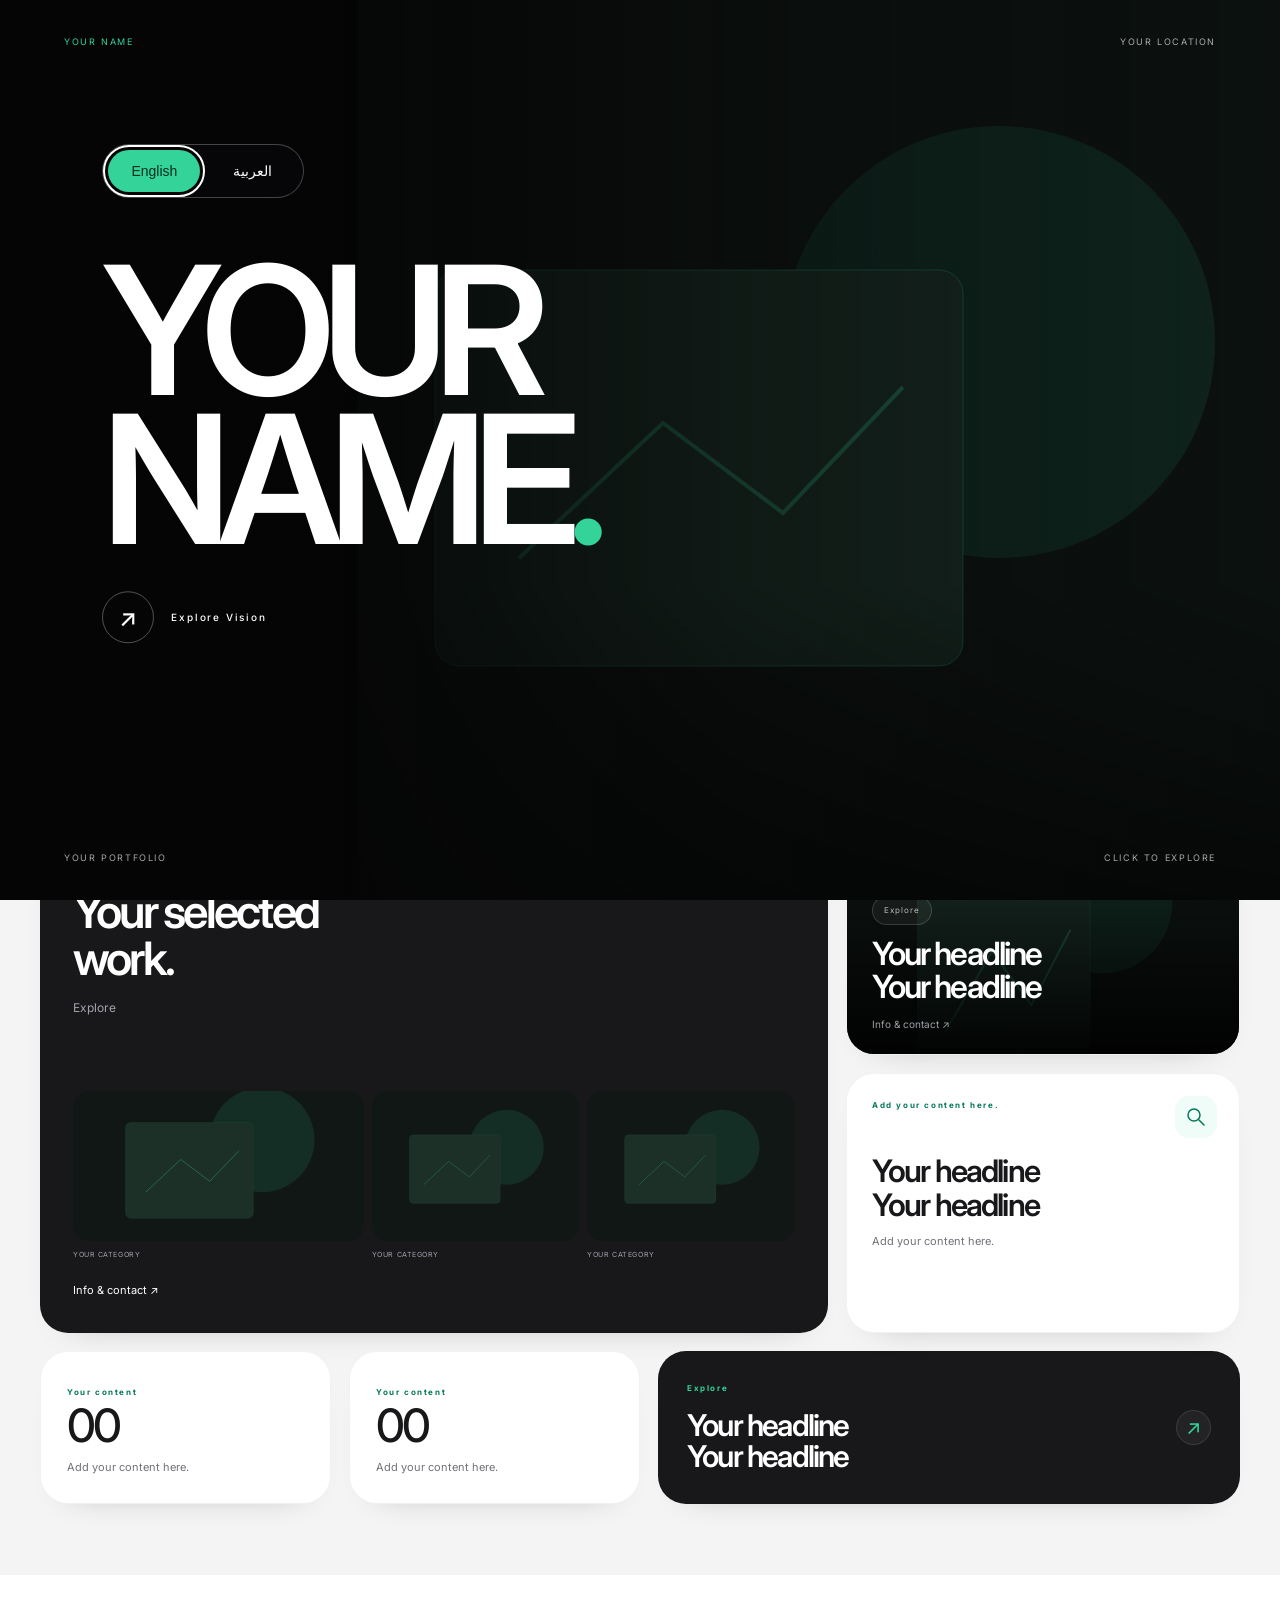
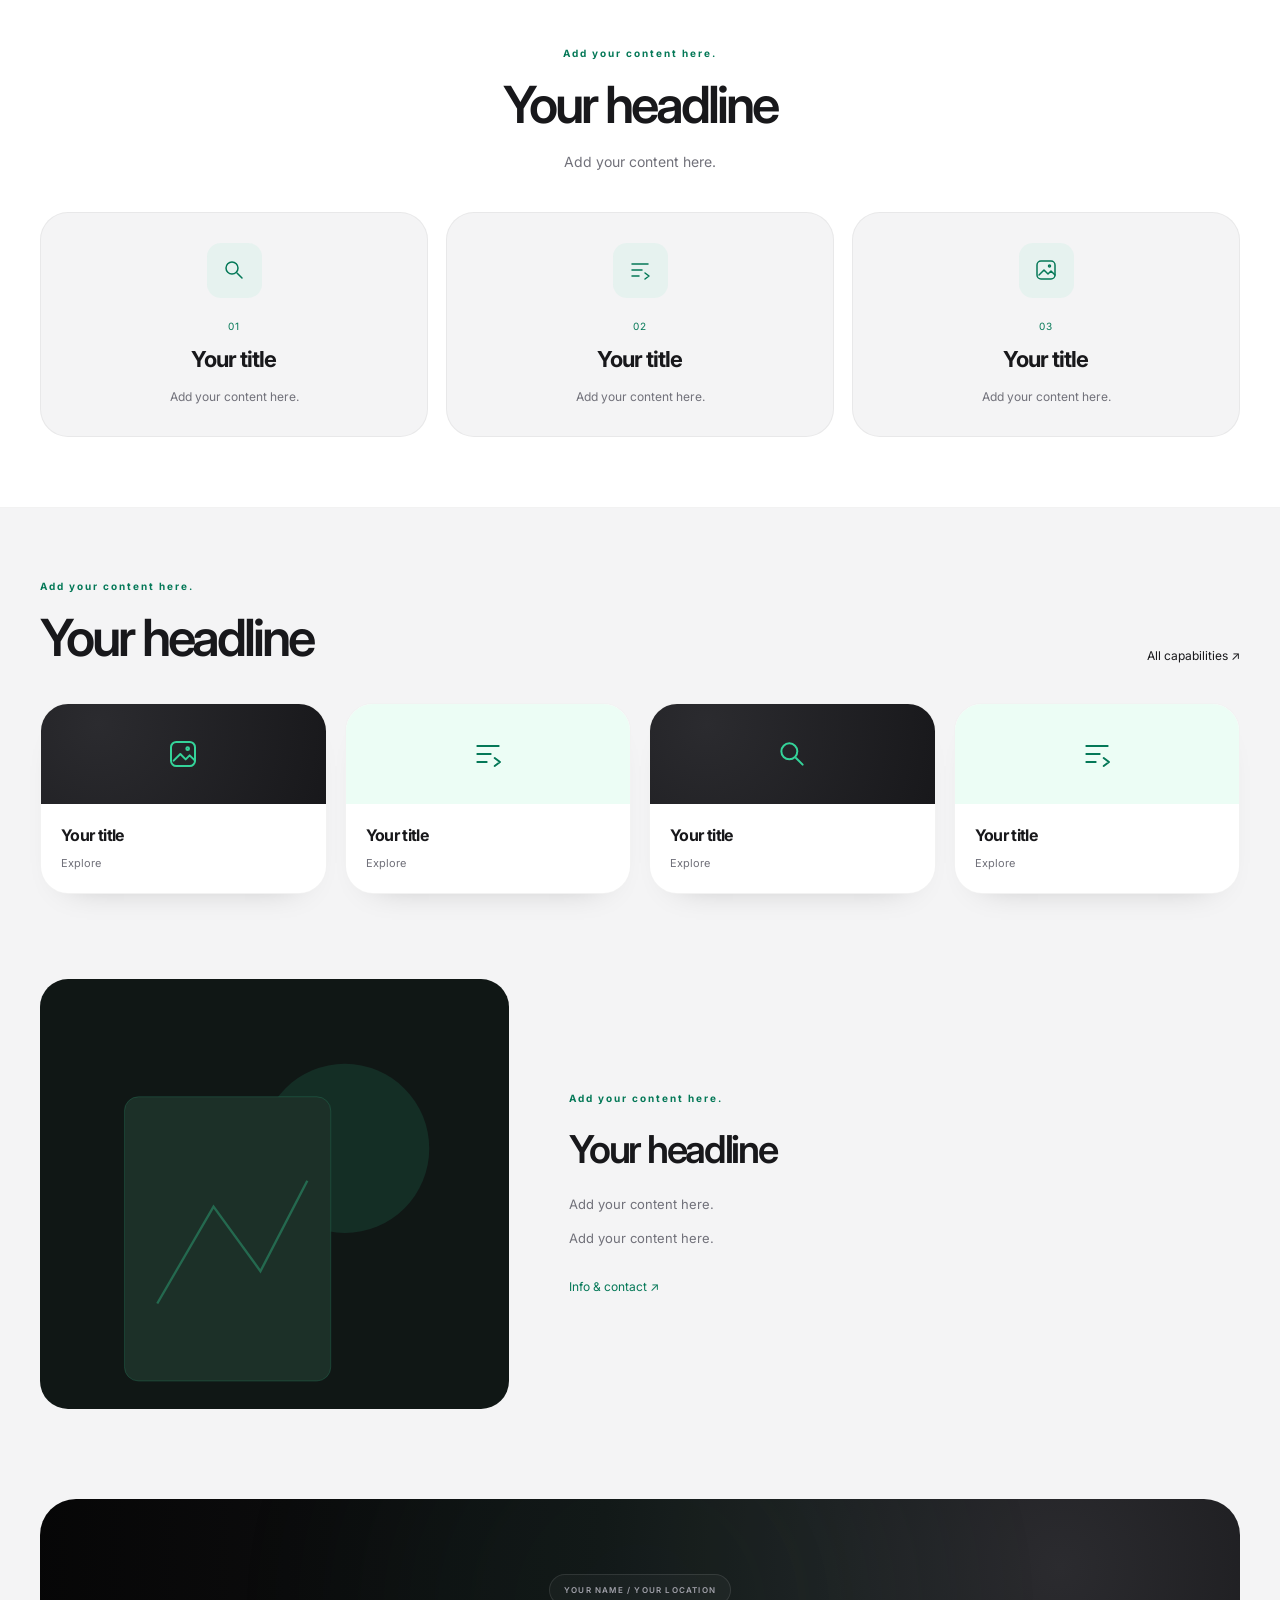
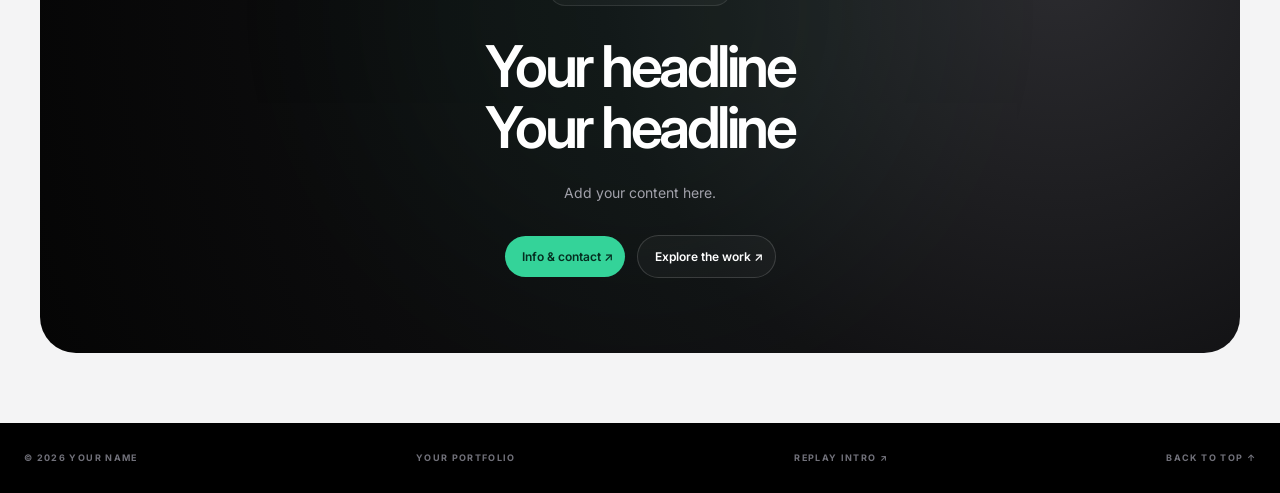
==== commit 5be5046e: "Sync current bilingual layout with neutral placeholder content" ====
--- a/index.html
+++ b/index.html
@@ -1,15 +1,8 @@
 <!DOCTYPE html>
-<html lang="en"><head><meta charset="utf-8"/><meta content="width=device-width,initial-scale=1" name="viewport"/><meta content="Portfolio of Your Name — your role or craft, based in Your City." name="description"/><meta content="index, follow" name="robots"/><meta content="#000000" name="theme-color"/>
-<!-- PERSONALIZE: replace every "your-username.github.io/portfolio-template" URL with your own GitHub Pages address -->
-<link href="https://your-username.github.io/portfolio-template/" rel="canonical"/><meta content="https://your-username.github.io/portfolio-template/" property="og:url"/><meta content="https://your-username.github.io/portfolio-template/assets/og-image.jpg" property="og:image"/><link href="assets/favicon.png" rel="icon" type="image/png"/><meta content="website" property="og:type"/><meta content="Your Name — Portfolio" property="og:title"/><meta content="A short description of you and your work, shown in search results and link previews." property="og:description"/><meta content="summary" name="twitter:card"/><title>Your Name — Portfolio</title><link href="https://fonts.googleapis.com" rel="preconnect"/><link crossorigin="" href="https://fonts.gstatic.com" rel="preconnect"/><link href="https://fonts.googleapis.com/css2?family=Inter:wght@300;400;500;600;700&amp;display=swap" rel="stylesheet"/><link href="styles.css" rel="stylesheet"/>
-<!-- PERSONALIZE: the structured data below — your name, email, city, role, and skills -->
-<script type="application/ld+json">{"@context":"https://schema.org","@type":"Person","name":"Your Name","email":"mailto:you@example.com","address":{"@type":"PostalAddress","addressLocality":"Your City","addressCountry":"CC"},"jobTitle":"Your Role or Craft","knowsAbout":["Skill One","Skill Two","Skill Three"]}</script><link href="language.css" rel="stylesheet"/><link href="index.html" hreflang="en" rel="alternate"/><link href="index-ar.html" hreflang="ar" rel="alternate"/></head><body><a class="skip" href="#main">Skip to content</a><div class="grain"></div><header><nav><a class="logo" href="index.html">YN<span>·</span></a><div class="links"><a href="work.html">Work</a><a href="info.html">Info</a></div>
-<!-- PERSONALIZE: your four social profile URLs -->
-<div class="social-mini"><a aria-label="Facebook" href="#" rel="noopener noreferrer" target="_blank"><svg aria-hidden="true" focusable="false" viewbox="0 0 24 24"><path d="M14 21v-8h3l.5-4H14V7c0-1.1.3-2 2-2h2V1.4A26 26 0 0 0 15 1c-3 0-5 1.8-5 5v3H7v4h3v8z"></path></svg></a><a aria-label="Instagram" href="#" rel="noopener noreferrer" target="_blank"><svg aria-hidden="true" focusable="false" viewbox="0 0 24 24"><rect fill="none" height="18" rx="5" stroke="currentColor" stroke-width="2" width="18" x="3" y="3"></rect><circle cx="12" cy="12" fill="none" r="4" stroke="currentColor" stroke-width="2"></circle><circle cx="17.5" cy="6.5" r="1.2"></circle></svg></a><a aria-label="X" href="#" rel="noopener noreferrer" target="_blank"><svg aria-hidden="true" focusable="false" viewbox="0 0 24 24"><path d="M18.9 2H22l-6.8 7.8L23.2 22h-6.3L12 14.6 5.5 22H2.3l7.8-9L2 2h6.5l4.4 6.7L18.9 2zm-1.1 18h1.7L7.5 4H5.7z"></path></svg></a><a aria-label="TikTok" href="#" rel="noopener noreferrer" target="_blank"><svg aria-hidden="true" focusable="false" viewbox="0 0 24 24"><path d="M15 2h3c.3 2.4 1.6 3.9 4 4.2v3a8 8 0 0 1-4-1.2v7.6a6.4 6.4 0 1 1-5.5-6.3v3.2a3.2 3.2 0 1 0 2.5 3.1z"></path></svg></a></div><a aria-label="التبديل إلى العربية" class="language-link" dir="rtl" href="index-ar.html" lang="ar">العربية</a><a class="pill light" href="info.html#contact">Let’s talk <b>↗</b></a><button aria-expanded="false" aria-label="Open navigation" class="menu">☰</button></nav><div class="mobile-links"><a href="index.html">Home</a><a href="work.html">Work</a><a href="info.html">Info &amp; contact</a><a href="index-ar.html" lang="ar">العربية</a></div></header>
-<!-- PERSONALIZE: the entry screen shows your name in two lines — keep the two spans short so the layout holds -->
-<dialog aria-label="Enter Your Name portfolio" class="entry-screen" dir="ltr" lang="en"><img alt="" class="entry-image" fetchpriority="high" src="assets/hero-roses.jpg"/><div class="entry-shade"></div><div class="entry-top"><span>YOUR NAME</span><span>CITY, COUNTRY</span></div><button aria-label="Explore Vision" class="entry-button" type="button"><span class="entry-name"><span>YOUR</span><span>NAME<span class="entry-dot">.</span></span></span><span class="entry-action"><span aria-hidden="true" class="entry-circle">↗</span><span>Explore Vision</span></span></button><div class="entry-bottom"><span>RESEARCH / CREATION / SYSTEMS</span><span>CLICK TO EXPLORE</span></div><div aria-label="اختر اللغة / Choose language" class="entry-language" dir="ltr" role="group"><button aria-pressed="true" data-language="en" lang="en" type="button">English</button><button aria-pressed="false" data-language="ar" lang="ar" type="button">العربية</button></div></dialog><main class="home-page" id="main"><section class="home-hero dark-zone" id="top"><div class="home-glow"></div><div class="home-sticker sticker-left"><span class="sticker-icon"><svg aria-hidden="true" viewbox="0 0 24 24"><circle cx="10" cy="10" r="6"></circle><path d="m15 15 5 5"></path></svg></span><span>Visual<br/><b>research</b></span></div><div class="home-sticker sticker-right"><span class="sticker-icon"><svg aria-hidden="true" viewbox="0 0 24 24"><path d="M4 6h16M4 12h10M4 18h7m6-3 4 3-4 3"></path></svg></span><span>Creative<br/><b>systems</b></span></div><div class="home-hero-copy"><p class="home-eyebrow"><span></span>YOUR NAME / CITY, COUNTRY</p><h1>Where experience<br/>becomes a <i>system.</i></h1><p class="home-description">A short introduction about you: what you do, what you care about, and the kind of work you make. Two or three sentences are enough.</p><div class="home-actions"><a class="pill accent" href="work.html">See the work <b>↗</b></a><a class="pill home-secondary" href="info.html">Info &amp; contact <b>↗</b></a></div></div><p class="home-scroll">A CLOSER LOOK <span>↓</span></p></section>
-<section aria-label="Portfolio at a glance" class="home-collection light-zone"><div class="home-bento"><a class="home-tile home-feature" href="work.html"><div class="home-tile-top"><span class="home-chip">SELECTED WORK</span><span aria-hidden="true" class="tile-arrow">↗</span></div><h2>All the work,<br/>in one place.</h2><p>Your best projects, gathered in one gallery.</p><div class="home-preview"><img alt="Project One preview" loading="lazy" src="assets/work/project-one/01.jpg"/><img alt="Project Two preview" loading="lazy" src="assets/work/project-two/01.jpg"/><img alt="Project Three preview" loading="lazy" src="assets/work/project-three/01.jpg"/><span>BRAND VISUALS</span><span>AI FILMS</span><span>EXPERIMENTS</span></div><span class="home-tile-link">Explore 4 projects <span aria-hidden="true">↗</span></span></a><a class="home-tile home-portrait" href="info.html"><img alt="Your portrait" loading="lazy" src="assets/portrait-shadow.jpg"/><div><span class="home-chip">THE PERSON</span><h2>One thread,<br/>many forms.</h2><span class="home-tile-link">Info &amp; experience ↗</span></div></a><div class="home-tile home-method"><span class="sticker-icon"><svg aria-hidden="true" viewbox="0 0 24 24"><circle cx="10" cy="10" r="6"></circle><path d="m15 15 5 5"></path></svg></span><p class="label dark">THE METHOD</p><h2>Research<br/>before assumption.</h2><p>Your role or craft in one line</p></div></div><div class="home-mini-grid"><div class="home-tile home-mini"><span class="label dark">FOUNDATION</span><strong>10+</strong><p>years of experience in your field</p></div><div class="home-tile home-mini"><span class="label dark">PRACTICE</span><strong>NOW</strong><p>your current focus or craft</p></div><a class="home-tile home-link-tile" href="info.html#expertise"><div><p class="label">ACROSS CONTEXTS</p><h2>Capabilities built<br/>across contexts.</h2></div><span aria-hidden="true" class="tile-arrow">↗</span></a></div></section>
-<section class="home-process light-zone" id="method"><div class="home-section-heading"><p class="label dark">THE PROCESS</p><h2>Creative production systems.</h2><p>Structured workflows that bring research, prompting, visual concepts, and production into a usable sequence.</p></div><div class="home-process-grid"><article class="home-tile"><span class="sticker-icon"><svg aria-hidden="true" viewbox="0 0 24 24"><circle cx="10" cy="10" r="6"></circle><path d="m15 15 5 5"></path></svg></span><span class="process-number">01</span><h3>Research</h3><p>Evaluate models, tools, references, and possibilities.</p></article><article class="home-tile"><span class="sticker-icon"><svg aria-hidden="true" viewbox="0 0 24 24"><path d="M4 6h16M4 12h10M4 18h7m6-3 4 3-4 3"></path></svg></span><span class="process-number">02</span><h3>Prompt</h3><p>Build advanced prompting methodologies for exploration.</p></article><article class="home-tile"><span class="sticker-icon"><svg aria-hidden="true" viewbox="0 0 24 24"><rect height="18" rx="4" width="18" x="3" y="3"></rect><path d="m5 17 5-5 4 4 3-3 4 4"></path><circle cx="15.5" cy="8" r="1"></circle></svg></span><span class="process-number">03</span><h3>Produce</h3><p>Shape visual concepts, assets, and content systems.</p></article></div></section>
-<section class="home-practice light-zone"><div class="home-section-heading practice-heading"><div><p class="label dark">THE PRACTICE</p><h2>Many forms of making.</h2></div><a href="info.html#expertise">All capabilities ↗</a></div><div class="practice-grid"><a class="home-tile practice-card" href="info.html#expertise"><div><svg aria-hidden="true" viewbox="0 0 24 24"><rect height="18" rx="4" width="18" x="3" y="3"></rect><path d="m5 17 5-5 4 4 3-3 4 4"></path><circle cx="15.5" cy="8" r="1"></circle></svg></div><h3>Skill One</h3><p>A short subtitle</p></a><a class="home-tile practice-card" href="info.html#expertise"><div><svg aria-hidden="true" viewbox="0 0 24 24"><path d="M4 6h16M4 12h10M4 18h7m6-3 4 3-4 3"></path></svg></div><h3>Skill Two</h3><p>A short subtitle</p></a><a class="home-tile practice-card" href="info.html#expertise"><div><svg aria-hidden="true" viewbox="0 0 24 24"><circle cx="10" cy="10" r="6"></circle><path d="m15 15 5 5"></path></svg></div><h3>Skill Three</h3><p>A short subtitle</p></a><a class="home-tile practice-card" href="info.html#expertise"><div><svg aria-hidden="true" viewbox="0 0 24 24"><path d="M4 6h16M4 12h10M4 18h7m6-3 4 3-4 3"></path></svg></div><h3>Skill Four</h3><p>A short subtitle</p></a></div></section>
-<section class="home-identity light-zone"><div class="home-identity-image"><img alt="Your photo" loading="lazy" src="assets/portrait-park.jpg"/></div><div><p class="label dark">THE FOUNDATION</p><h2>A career shaped by the work beneath the surface.</h2><p>Use this space to tell your story: where you started, the path you took, and what each chapter taught you along the way.</p><p>Then connect the dots to today: what you do now, and why that history makes you good at it.</p><a class="home-text-link" href="info.html">The full record ↗</a></div></section>
-<section class="home-contact-wrap light-zone"><div class="home-contact dark-zone"><div class="home-glow"></div><p class="home-eyebrow">LET'S BUILD SOMETHING TOGETHER</p><h2>Have a question<br/>worth exploring?</h2><p>Open to consulting, research, creative partnerships, and projects where thoughtful process matters.</p><div class="home-actions"><a class="pill accent" href="info.html#contact">Let's talk <b>↗</b></a><a class="pill home-secondary" href="work.html">Explore the work <b>↗</b></a></div></div></section></main><footer><span>© <span id="year"></span> YOUR NAME</span><span>MADE WITH CURIOSITY &amp; CARE</span><button class="replay-intro" type="button">REPLAY INTRO ↗</button><a href="#top">BACK TO TOP ↑</a></footer><script src="script.js"></script><script src="entry.js"></script></body></html>
+
+<html lang="en"><head><meta charset="utf-8"/><meta content="width=device-width,initial-scale=1" name="viewport"/><meta content="A bilingual portfolio template. Add your own content." name="description"/><meta content="index, follow" name="robots"/><meta content="#000000" name="theme-color"/><link href="assets/favicon.svg" rel="icon" type="image/svg+xml"/><title>Your portfolio</title><link href="https://fonts.googleapis.com" rel="preconnect"/><link crossorigin="" href="https://fonts.gstatic.com" rel="preconnect"/><link href="https://fonts.googleapis.com/css2?family=Inter:wght@300;400;500;600;700&amp;display=swap" rel="stylesheet"/><link href="styles.css" rel="stylesheet"/><link href="language.css" rel="stylesheet"/><link href="index.html" hreflang="en" rel="alternate"/><link href="index-ar.html" hreflang="ar" rel="alternate"/></head><body><a class="skip" href="#main">Skip to content</a><div class="grain"></div><header><nav><a class="logo" href="index.html">YN<span>·</span></a><div class="links"><a href="work.html">Work</a><a href="info.html">Info</a></div><div class="social-mini"><a aria-disabled="true" aria-label="Facebook" data-placeholder="link" href="#"><svg aria-hidden="true" focusable="false" viewbox="0 0 24 24"><path d="M14 21v-8h3l.5-4H14V7c0-1.1.3-2 2-2h2V1.4A26 26 0 0 0 15 1c-3 0-5 1.8-5 5v3H7v4h3v8z"></path></svg></a><a aria-disabled="true" aria-label="Instagram" data-placeholder="link" href="#"><svg aria-hidden="true" focusable="false" viewbox="0 0 24 24"><rect fill="none" height="18" rx="5" stroke="currentColor" stroke-width="2" width="18" x="3" y="3"></rect><circle cx="12" cy="12" fill="none" r="4" stroke="currentColor" stroke-width="2"></circle><circle cx="17.5" cy="6.5" r="1.2"></circle></svg></a><a aria-disabled="true" aria-label="X" data-placeholder="link" href="#"><svg aria-hidden="true" focusable="false" viewbox="0 0 24 24"><path d="M18.9 2H22l-6.8 7.8L23.2 22h-6.3L12 14.6 5.5 22H2.3l7.8-9L2 2h6.5l4.4 6.7L18.9 2zm-1.1 18h1.7L7.5 4H5.7z"></path></svg></a><a aria-disabled="true" aria-label="TikTok" data-placeholder="link" href="#"><svg aria-hidden="true" focusable="false" viewbox="0 0 24 24"><path d="M15 2h3c.3 2.4 1.6 3.9 4 4.2v3a8 8 0 0 1-4-1.2v7.6a6.4 6.4 0 1 1-5.5-6.3v3.2a3.2 3.2 0 1 0 2.5 3.1z"></path></svg></a></div><a aria-label="التبديل إلى العربية" class="language-link" dir="rtl" href="index-ar.html" lang="ar">العربية</a><a class="pill light" href="info.html#contact">Let’s talk <b>↗</b></a><button aria-expanded="false" aria-label="Open navigation" class="menu">☰</button></nav><div class="mobile-links"><a href="index.html">Home</a><a href="work.html">Work</a><a href="info.html">Info &amp; contact</a><a href="index-ar.html" lang="ar">العربية</a></div></header><dialog aria-label="Enter your portfolio" class="entry-screen" dir="ltr" lang="en"><img alt="Image placeholder" class="entry-image" fetchpriority="high" src="assets/placeholder.svg"/><div class="entry-shade"></div><div class="entry-top"><span>YOUR NAME</span><span>YOUR LOCATION</span></div><button aria-label="Explore Vision" class="entry-button" type="button"><span class="entry-name"><span>YOUR</span><span>NAME.</span></span><span class="entry-action"><span aria-hidden="true" class="entry-circle">↗</span><span>Explore Vision</span></span></button><div class="entry-bottom"><span>YOUR PORTFOLIO</span><span>CLICK TO EXPLORE</span></div><div aria-label="اختر اللغة / Choose language" class="entry-language" dir="ltr" role="group"><button aria-pressed="true" data-language="en" lang="en" type="button">English</button><button aria-pressed="false" data-language="ar" lang="ar" type="button">العربية</button></div></dialog><main class="home-page" id="main"><section class="home-hero dark-zone" id="top"><div class="home-glow"></div><div class="home-sticker sticker-left"><span class="sticker-icon"><svg aria-hidden="true" viewbox="0 0 24 24"><circle cx="10" cy="10" r="6"></circle><path d="m15 15 5 5"></path></svg></span><span>Your skill</span></div><div class="home-sticker sticker-right"><span class="sticker-icon"><svg aria-hidden="true" viewbox="0 0 24 24"><path d="M4 6h16M4 12h10M4 18h7m6-3 4 3-4 3"></path></svg></span><span>Your skill</span></div><div class="home-hero-copy"><p class="home-eyebrow">YOUR NAME / YOUR LOCATION</p><h1>Your headline,<br/><i>your vision.</i></h1><p class="home-description">Add your content here.</p><div class="home-actions"><a class="pill accent" href="work.html">Explore the work ↗</a><a class="pill home-secondary" href="info.html">Info &amp; contact ↗</a></div></div><p class="home-scroll">SCROLL TO EXPLORE ↓</p></section>
+<section aria-label="Portfolio at a glance" class="home-collection light-zone"><div class="home-bento"><a class="home-tile home-feature" href="work.html"><div class="home-tile-top"><span class="home-chip">Explore</span><span aria-hidden="true" class="tile-arrow">↗</span></div><h2>Your selected<br/>work.</h2><p>Explore</p><div class="home-preview"><img alt="Image placeholder" loading="lazy" src="assets/placeholder.svg"/><img alt="Image placeholder" loading="lazy" src="assets/placeholder.svg"/><img alt="Image placeholder" loading="lazy" src="assets/placeholder.svg"/><span>YOUR CATEGORY</span><span>YOUR CATEGORY</span><span>YOUR CATEGORY</span></div><span class="home-tile-link">Info &amp; contact ↗</span></a><a class="home-tile home-portrait" href="info.html"><img alt="Image placeholder" loading="lazy" src="assets/portrait-placeholder.svg"/><div><span class="home-chip">Explore</span><h2>Your headline<br/>Your headline</h2><span class="home-tile-link">Info &amp; contact ↗</span></div></a><div class="home-tile home-method"><span class="sticker-icon"><svg aria-hidden="true" viewbox="0 0 24 24"><circle cx="10" cy="10" r="6"></circle><path d="m15 15 5 5"></path></svg></span><p class="label dark">Add your content here.</p><h2>Your headline<br/>Your headline</h2><p>Add your content here.</p></div></div><div class="home-mini-grid"><div class="home-tile home-mini"><span class="label dark">Your content</span><strong>00</strong><p>Add your content here.</p></div><div class="home-tile home-mini"><span class="label dark">Your content</span><strong>00</strong><p>Add your content here.</p></div><a class="home-tile home-link-tile" href="info.html#expertise"><div><p class="label">Explore</p><h2>Your headline<br/>Your headline</h2></div><span aria-hidden="true" class="tile-arrow">↗</span></a></div></section>
+<section class="home-process light-zone" id="method"><div class="home-section-heading"><p class="label dark">Add your content here.</p><h2>Your headline</h2><p>Add your content here.</p></div><div class="home-process-grid"><article class="home-tile"><span class="sticker-icon"><svg aria-hidden="true" viewbox="0 0 24 24"><circle cx="10" cy="10" r="6"></circle><path d="m15 15 5 5"></path></svg></span><span class="process-number">01</span><h3>Your title</h3><p>Add your content here.</p></article><article class="home-tile"><span class="sticker-icon"><svg aria-hidden="true" viewbox="0 0 24 24"><path d="M4 6h16M4 12h10M4 18h7m6-3 4 3-4 3"></path></svg></span><span class="process-number">02</span><h3>Your title</h3><p>Add your content here.</p></article><article class="home-tile"><span class="sticker-icon"><svg aria-hidden="true" viewbox="0 0 24 24"><rect height="18" rx="4" width="18" x="3" y="3"></rect><path d="m5 17 5-5 4 4 3-3 4 4"></path><circle cx="15.5" cy="8" r="1"></circle></svg></span><span class="process-number">03</span><h3>Your title</h3><p>Add your content here.</p></article></div></section>
+<section class="home-practice light-zone"><div class="home-section-heading practice-heading"><div><p class="label dark">Add your content here.</p><h2>Your headline</h2></div><a href="info.html#expertise">All capabilities ↗</a></div><div class="practice-grid"><a class="home-tile practice-card" href="info.html#expertise"><div><svg aria-hidden="true" viewbox="0 0 24 24"><rect height="18" rx="4" width="18" x="3" y="3"></rect><path d="m5 17 5-5 4 4 3-3 4 4"></path><circle cx="15.5" cy="8" r="1"></circle></svg></div><h3>Your title</h3><p>Explore</p></a><a class="home-tile practice-card" href="info.html#expertise"><div><svg aria-hidden="true" viewbox="0 0 24 24"><path d="M4 6h16M4 12h10M4 18h7m6-3 4 3-4 3"></path></svg></div><h3>Your title</h3><p>Explore</p></a><a class="home-tile practice-card" href="info.html#expertise"><div><svg aria-hidden="true" viewbox="0 0 24 24"><circle cx="10" cy="10" r="6"></circle><path d="m15 15 5 5"></path></svg></div><h3>Your title</h3><p>Explore</p></a><a class="home-tile practice-card" href="info.html#expertise"><div><svg aria-hidden="true" viewbox="0 0 24 24"><path d="M4 6h16M4 12h10M4 18h7m6-3 4 3-4 3"></path></svg></div><h3>Your title</h3><p>Explore</p></a></div></section>
+<section class="home-identity light-zone"><div class="home-identity-image"><img alt="Image placeholder" loading="lazy" src="assets/portrait-placeholder.svg"/></div><div><p class="label dark">Add your content here.</p><h2>Your headline</h2><p>Add your content here.</p><p>Add your content here.</p><a class="home-text-link" href="info.html">Info &amp; contact ↗</a></div></section>
+<section class="home-contact-wrap light-zone"><div class="home-contact dark-zone"><div class="home-glow"></div><p class="home-eyebrow">YOUR NAME / YOUR LOCATION</p><h2>Your headline<br/>Your headline</h2><p>Add your content here.</p><div class="home-actions"><a class="pill accent" href="info.html#contact">Info &amp; contact ↗</a><a class="pill home-secondary" href="work.html">Explore the work ↗</a></div></div></section></main><footer><span>© <span id="year"></span> YOUR NAME</span><span>YOUR PORTFOLIO</span><button class="replay-intro" type="button">REPLAY INTRO ↗</button><a href="#top">BACK TO TOP ↑</a></footer><script src="script.js"></script><script src="entry.js"></script></body></html>
--- a/styles.css
+++ b/styles.css
@@ -165,7 +165,7 @@
 .work-index{display:flex;justify-content:space-between;gap:18px;border-top:1px solid var(--border);padding:24px 0;margin-top:85px;font-size:9px;letter-spacing:.16em;color:var(--sub)}
 .bento-section{padding-top:54px;padding-bottom:70px;scroll-margin-top:90px}
 .bento-heading{display:flex;align-items:center;justify-content:space-between;gap:20px;margin-bottom:27px}
-.bento-heading .label{margin:0}.bento-heading>p:last-child{font-size:12px;color:#71717a;margin:0}
+.bento-heading .label{margin:0}.bento-heading>p:last-child{font-size:12px;color:#71717a;margin:0}.bento-group{font-size:clamp(34px,4vw,54px);margin:80px 0 27px}.bento-heading+.bento-group{margin-top:0}
 .bento-grid{display:grid;grid-auto-flow:dense;grid-template-columns:repeat(3,minmax(0,1fr));grid-auto-rows:310px;gap:18px}
 .bento-card{position:relative;isolation:isolate;display:block;overflow:hidden;min-width:0;border-radius:28px;background:var(--dark);color:var(--white);border:1px solid #0001;box-shadow:0 15px 35px -24px #0008;transition:transform .45s cubic-bezier(.34,1.56,.64,1),box-shadow .4s;outline-offset:5px}
 .bento-feature{grid-column:span 2;grid-row:span 2}.bento-wide{grid-column:span 2}
@@ -175,12 +175,12 @@
 .bento-open{position:absolute;top:22px;right:22px;width:34px;height:34px;border-radius:50%;background:#1010128c;border:1px solid #fff4;backdrop-filter:blur(12px);display:grid;place-items:center;font-size:15px}
 .bento-caption{position:absolute;left:24px;right:24px;bottom:22px}.bento-caption>span{font-size:9px;letter-spacing:.14em;color:#ffffffb3}.bento-caption h2{font-size:32px;letter-spacing:-.05em;margin:7px 0 9px;line-height:1.05}.bento-feature h2{font-size:clamp(42px,5vw,70px)}.bento-caption p{margin:0;font-size:11px;color:#ffffffb3}.bento-caption p span{color:var(--accent);margin-left:6px}
 .bento-card:focus-visible{outline:3px solid #047857}.bento-card[aria-busy=true] .bento-open{animation:gallery-pulse .7s infinite alternate}
-@media(hover:hover) and (prefers-reduced-motion:no-preference){.bento-card:hover{transform:translateY(-6px) rotate(-.6deg);box-shadow:0 25px 45px -22px #0006;z-index:2}.bento-card:hover>img{transform:scale(1.035)}}
+@media(hover:hover) and (prefers-reduced-motion:no-preference){.bento-card:hover{box-shadow:0 25px 45px -22px #0006;z-index:2}.bento-card:hover>img{transform:scale(1.035)}}
 .gallery-end{display:flex;align-items:center;justify-content:space-between;border-top:1px solid #d4d4d8;margin-top:50px;padding-top:30px}.gallery-end p{font-size:22px;letter-spacing:-.04em;margin:0}
-.viewer-open{overflow:hidden}.project-viewer{padding:28px;width:min(1150px,calc(100vw - 40px));max-height:calc(100dvh - 40px);border:1px solid var(--border);border-radius:28px;background:#111113;color:var(--white);box-shadow:0 25px 90px #0009;overscroll-behavior:contain}.project-viewer::backdrop{background:#000d;backdrop-filter:blur(12px)}.project-viewer[open]{animation:viewer-in .25s ease-out}.viewer-head{display:flex;align-items:center;justify-content:space-between;gap:20px}.viewer-head .label{margin-bottom:8px}.viewer-head h2{font-size:32px;letter-spacing:-.05em}.viewer-close,.viewer-toolbar button{font:inherit;color:#fff;background:#ffffff0d;border:1px solid #ffffff26;border-radius:50%;width:44px;height:44px;cursor:pointer;flex-shrink:0}.viewer-close:hover,.viewer-toolbar button:not(:disabled):hover{border-color:var(--accent);color:var(--accent)}#viewer-description{font-size:12px;color:var(--sub);max-width:760px;margin:16px 0 22px}.viewer-stage{position:relative;min-height:220px;background:#000;border-radius:18px;overflow:hidden}.viewer-media{display:flex;align-items:center;justify-content:center;min-height:220px}.viewer-media img,.viewer-media video{display:block;width:100%;height:min(60vh,650px);object-fit:contain}.viewer-loading{position:absolute;top:50%;left:50%;transform:translate(-50%,-50%);z-index:1;color:var(--accent);font-size:12px;pointer-events:none;display:none}.viewer-stage[aria-busy=true] .viewer-loading{display:block;animation:gallery-pulse .8s infinite alternate}.viewer-stage[aria-busy=true] .viewer-media{opacity:.25}.viewer-error{font-size:13px;color:var(--sub);padding:0 20px 20px}.viewer-error a{color:var(--accent)}.viewer-toolbar{display:flex;align-items:center;justify-content:center;gap:24px;margin-top:18px}.viewer-count{font-size:11px;letter-spacing:.15em;min-width:70px;text-align:center;color:var(--sub)}.viewer-toolbar button:disabled{opacity:.25;cursor:default}.project-viewer button:focus-visible{outline:2px solid var(--accent);outline-offset:3px}
+.viewer-open{overflow:hidden}.project-viewer{padding:28px;width:min(1150px,calc(100vw - 40px));max-height:calc(100vh - 40px);max-height:calc(100dvh - 40px);overflow-y:auto;-webkit-overflow-scrolling:touch;border:1px solid var(--border);border-radius:28px;background:#111113;color:var(--white);box-shadow:0 25px 90px #0009;overscroll-behavior:contain}.project-viewer::backdrop{background:#000d;backdrop-filter:blur(12px)}.project-viewer[open]{animation:viewer-in .25s ease-out}.viewer-head{display:flex;align-items:center;justify-content:space-between;gap:20px}.viewer-head .label{margin-bottom:8px}.viewer-head h2{font-size:32px;letter-spacing:-.05em}.viewer-close,.viewer-toolbar button{font:inherit;color:#fff;background:#ffffff0d;border:1px solid #ffffff26;border-radius:50%;width:44px;height:44px;cursor:pointer;flex-shrink:0}.viewer-close:hover,.viewer-toolbar button:not(:disabled):hover{border-color:var(--accent);color:var(--accent)}#viewer-description{font-size:12px;color:var(--sub);max-width:760px;margin:16px 0 22px}.viewer-stage{position:relative;min-height:220px;background:#000;border-radius:18px;overflow:hidden}.viewer-media{display:flex;align-items:center;justify-content:center;min-height:220px}.viewer-media img,.viewer-media video{display:block;width:100%;height:min(60vh,650px);object-fit:contain}.viewer-loading{position:absolute;top:50%;left:50%;transform:translate(-50%,-50%);z-index:1;color:var(--accent);font-size:12px;pointer-events:none;display:none}.viewer-stage[aria-busy=true] .viewer-loading{display:block;animation:gallery-pulse .8s infinite alternate}.viewer-stage[aria-busy=true] .viewer-media{opacity:.25}.viewer-error{font-size:13px;color:var(--sub);padding:0 20px 20px}.viewer-error a{color:var(--accent)}.viewer-toolbar{display:flex;align-items:center;justify-content:center;gap:24px;margin-top:18px}.viewer-count{font-size:11px;letter-spacing:.15em;min-width:70px;text-align:center;color:var(--sub)}.viewer-toolbar button:disabled{opacity:.25;cursor:default}.project-viewer button:focus-visible{outline:2px solid var(--accent);outline-offset:3px}.project-viewer [hidden]{display:none!important}
 @keyframes gallery-pulse{to{opacity:.35}}@keyframes viewer-in{from{opacity:0;transform:translateY(12px)}to{opacity:1;transform:none}}
 @media(max-width:850px){.work-intro{padding-top:135px;padding-bottom:0}.work-intro h1{font-size:clamp(48px,9vw,76px)}.work-lead{font-size:14px}.work-index{margin-top:56px;font-size:8px;gap:12px}.work-index span:last-child{display:none}.bento-section{padding-top:30px;padding-bottom:45px}.bento-heading{align-items:flex-start;flex-direction:column;gap:10px}.bento-grid{grid-template-columns:repeat(2,minmax(0,1fr));grid-auto-rows:290px;gap:14px}.bento-feature{grid-row:span 1}.bento-wide{grid-column:span 2}.bento-caption h2{font-size:28px}.bento-feature h2{font-size:42px}.gallery-end p{font-size:19px}}
-@media(max-width:540px){.bento-grid{grid-template-columns:1fr;grid-auto-rows:340px}.bento-feature,.bento-wide{grid-column:auto;grid-row:auto}.bento-feature{min-height:400px;grid-row:span 1}.bento-grid{grid-auto-rows:auto}.bento-card{height:340px}.bento-feature{height:400px}.bento-caption h2{font-size:34px}.bento-type{top:20px;left:20px}.project-viewer{padding:18px;width:calc(100vw - 16px);max-height:calc(100dvh - 16px);border-radius:24px}.viewer-head h2{font-size:27px}.viewer-head .label{font-size:9px}.viewer-media img,.viewer-media video{height:48vh}.viewer-close{width:42px;height:42px}.gallery-end{gap:15px}.gallery-end .pill{white-space:nowrap}.work-index{letter-spacing:.12em}}
+@media(max-width:540px){.bento-grid{grid-template-columns:1fr;grid-auto-rows:340px}.bento-feature,.bento-wide{grid-column:auto;grid-row:auto}.bento-feature{min-height:400px;grid-row:span 1}.bento-grid{grid-auto-rows:auto}.bento-card{height:340px}.bento-feature{height:400px}.bento-caption h2{font-size:34px}.bento-type{top:20px;left:20px}.project-viewer{padding:18px;width:calc(100vw - 16px);max-height:calc(100vh - 16px);max-height:calc(100dvh - 16px);border-radius:24px}.viewer-head h2{font-size:27px}.viewer-head .label{font-size:9px}.viewer-media img,.viewer-media video{height:48vh}.viewer-close{width:42px;height:42px}.gallery-end{gap:15px}.gallery-end .pill{white-space:nowrap}.work-index{letter-spacing:.12em}}
 @media(prefers-reduced-motion:reduce){.project-viewer[open],.viewer-loading,.bento-card[aria-busy=true] .bento-open{animation:none}}
 
 /* HOME: image-led entry, centered hero and portfolio bento */
@@ -196,3 +196,38 @@
 @media(prefers-reduced-motion:reduce){.entry-screen,.entry-image,.entry-name>span,.entry-circle{animation:none!important}.entry-leaving{opacity:0}.entry-button{transform:translate(0,-50%)}.entry-image{opacity:.85}@media(max-width:540px){.entry-button{transform:none}}}
 
 .replay-intro{display:none}.intro-ready .replay-intro{display:inline-block}
+
+.viewer-role{display:flex;align-items:baseline;gap:10px;margin:-8px 0 22px;font-size:12px;color:var(--sub);max-width:760px}
+.viewer-role-label{font-size:9px;font-weight:700;letter-spacing:.18em;color:var(--accent);flex-shrink:0}
+.viewer-case{margin-top:24px;padding-top:22px;border-top:1px solid var(--border)}
+.viewer-case h3{margin:0 0 16px;font-size:21px;letter-spacing:-.03em}
+.case-grid{display:grid;grid-template-columns:repeat(auto-fit,minmax(230px,1fr));gap:18px}
+.case-grid h4{margin:0 0 7px;font-size:10px;font-weight:700;letter-spacing:.18em;text-transform:uppercase;color:var(--accent)}
+.case-grid p{margin:0;font-size:13px;line-height:1.75;color:var(--sub)}
+
+/* TiltedCard grid + card-deck viewer */
+.bento-grid{perspective:1200px}
+.bento-card.tilt-on{transition:transform .12s ease-out,box-shadow .4s}
+.bento-tip{position:absolute;left:0;top:0;z-index:6;pointer-events:none;background:var(--black);color:var(--mint);font-size:10px;font-weight:600;padding:5px 10px;border-radius:6px;white-space:nowrap;opacity:0;transition:opacity .2s;box-shadow:0 8px 24px #0006}
+.bento-card.tilt-on .bento-tip{opacity:1}
+.deck-stage{position:relative;margin-top:16px;padding-top:52px}
+.deck{position:relative;height:min(54vh,540px);perspective:1000px}
+.dcard{position:absolute;inset:0;border-radius:22px;overflow:hidden;background:#F4F4F5;border:1px solid var(--border);transition:transform .45s cubic-bezier(.16,1,.3,1),opacity .45s,filter .45s}
+.dcard img,.dcard video{display:block;width:100%;height:100%;object-fit:cover}
+.dcard.active img,.dcard.active video{object-fit:contain}
+.dcard.behind1{transform:scale(.94) translateY(-24px);opacity:.7;filter:brightness(.55);z-index:1;pointer-events:none}
+.dcard.behind2{transform:scale(.88) translateY(-46px);opacity:.4;filter:brightness(.35);pointer-events:none}
+.dcard.active{z-index:3;cursor:grab;touch-action:pan-y}
+.dcard.dragging{transition:none;cursor:grabbing}
+.dcard .play-badge{position:absolute;top:50%;left:50%;transform:translate(-50%,-50%);width:64px;height:64px;border-radius:50%;background:rgba(10,10,10,.6);backdrop-filter:blur(8px);border:1px solid rgba(255,255,255,.2);color:#fff;display:grid;place-items:center;cursor:pointer;z-index:2}
+.deck-hint{margin:12px 0 0;text-align:center;font-size:9px;letter-spacing:.2em;color:var(--muted)}
+.deck-stage .viewer-error{margin-top:12px}
+.deck-stage .viewer-loading{top:40%}
+.project-viewer #viewer-description{margin:16px 0 0}
+.project-viewer .viewer-role{margin:10px 0 0}
+@media(max-width:540px){.deck{height:44vh}.deck-stage{padding-top:40px}}
+
+/* Portrait videos (reels): deck takes the video's portrait size instead of the wide box */
+.deck{margin-inline:auto;transition:width .45s cubic-bezier(.16,1,.3,1)}
+.deck.portrait{height:min(60vh,560px)}
+@media(max-width:540px){.deck.portrait{height:54vh}}
